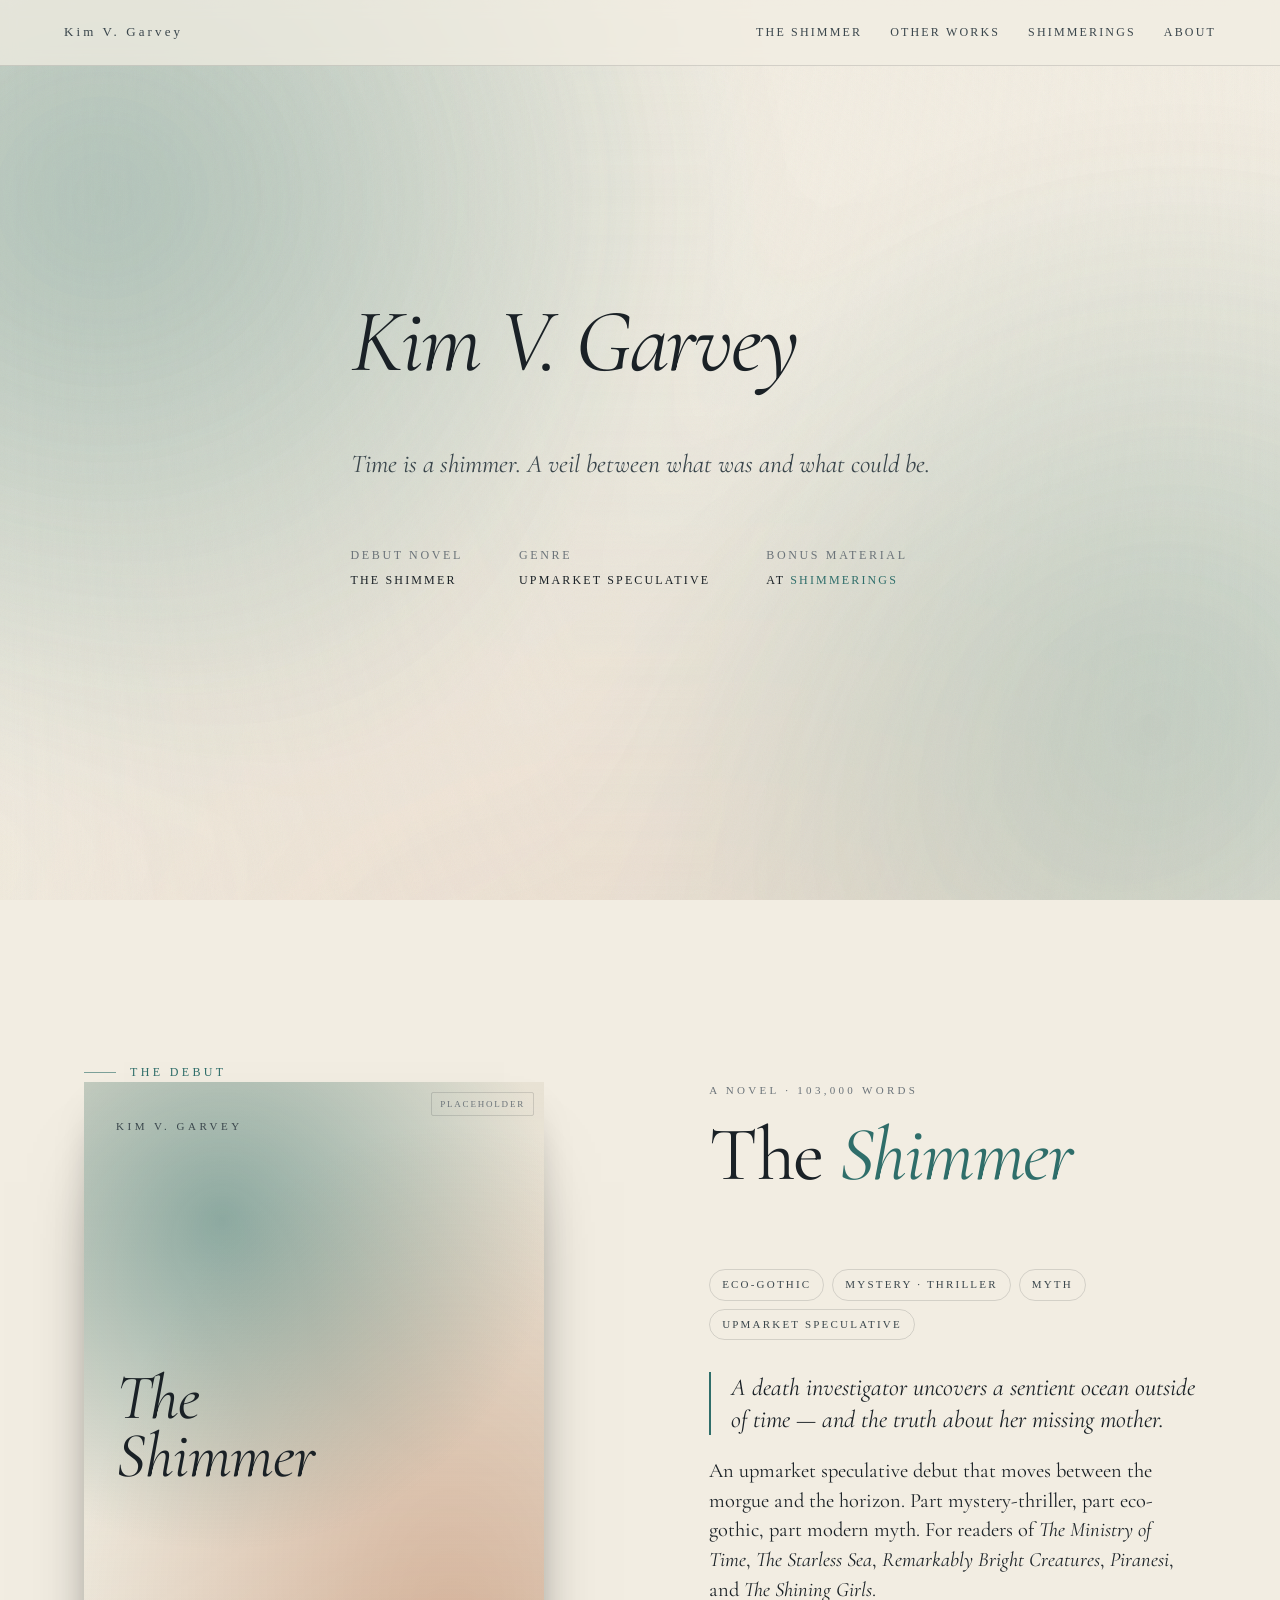
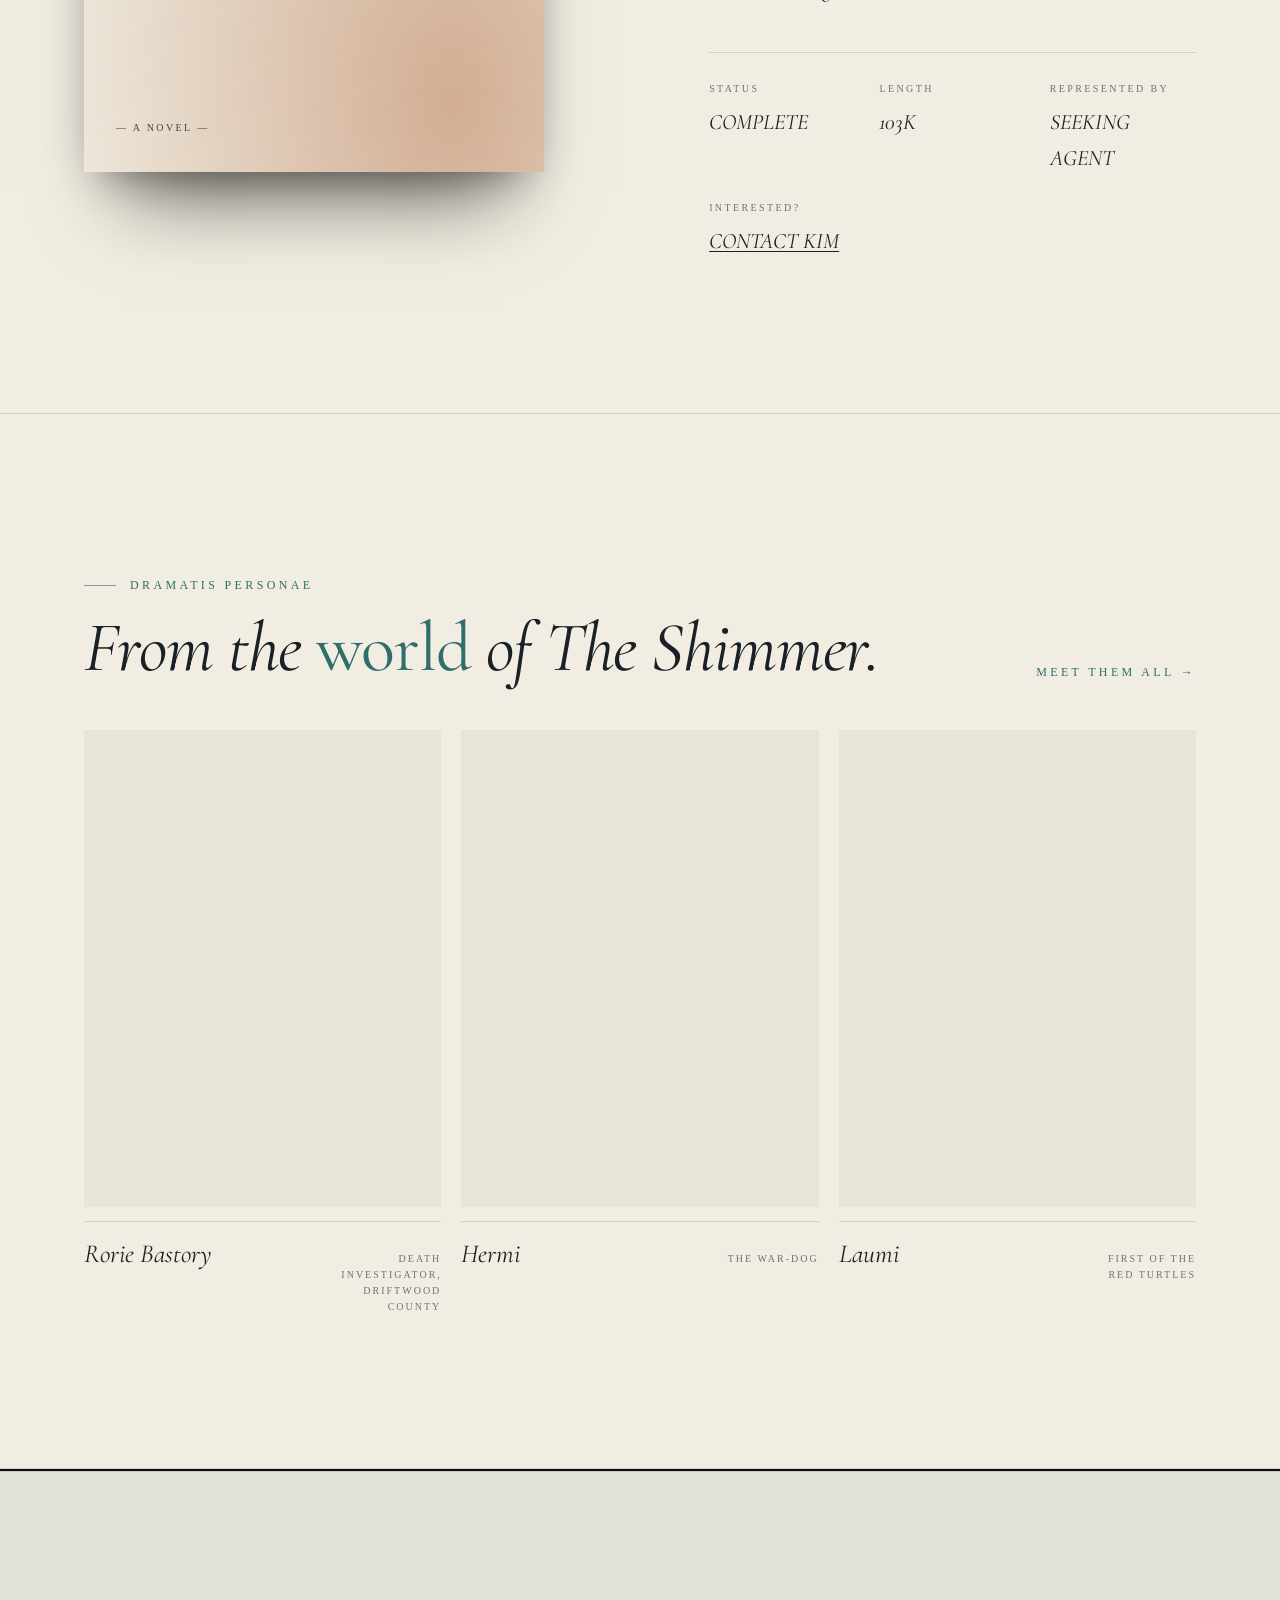
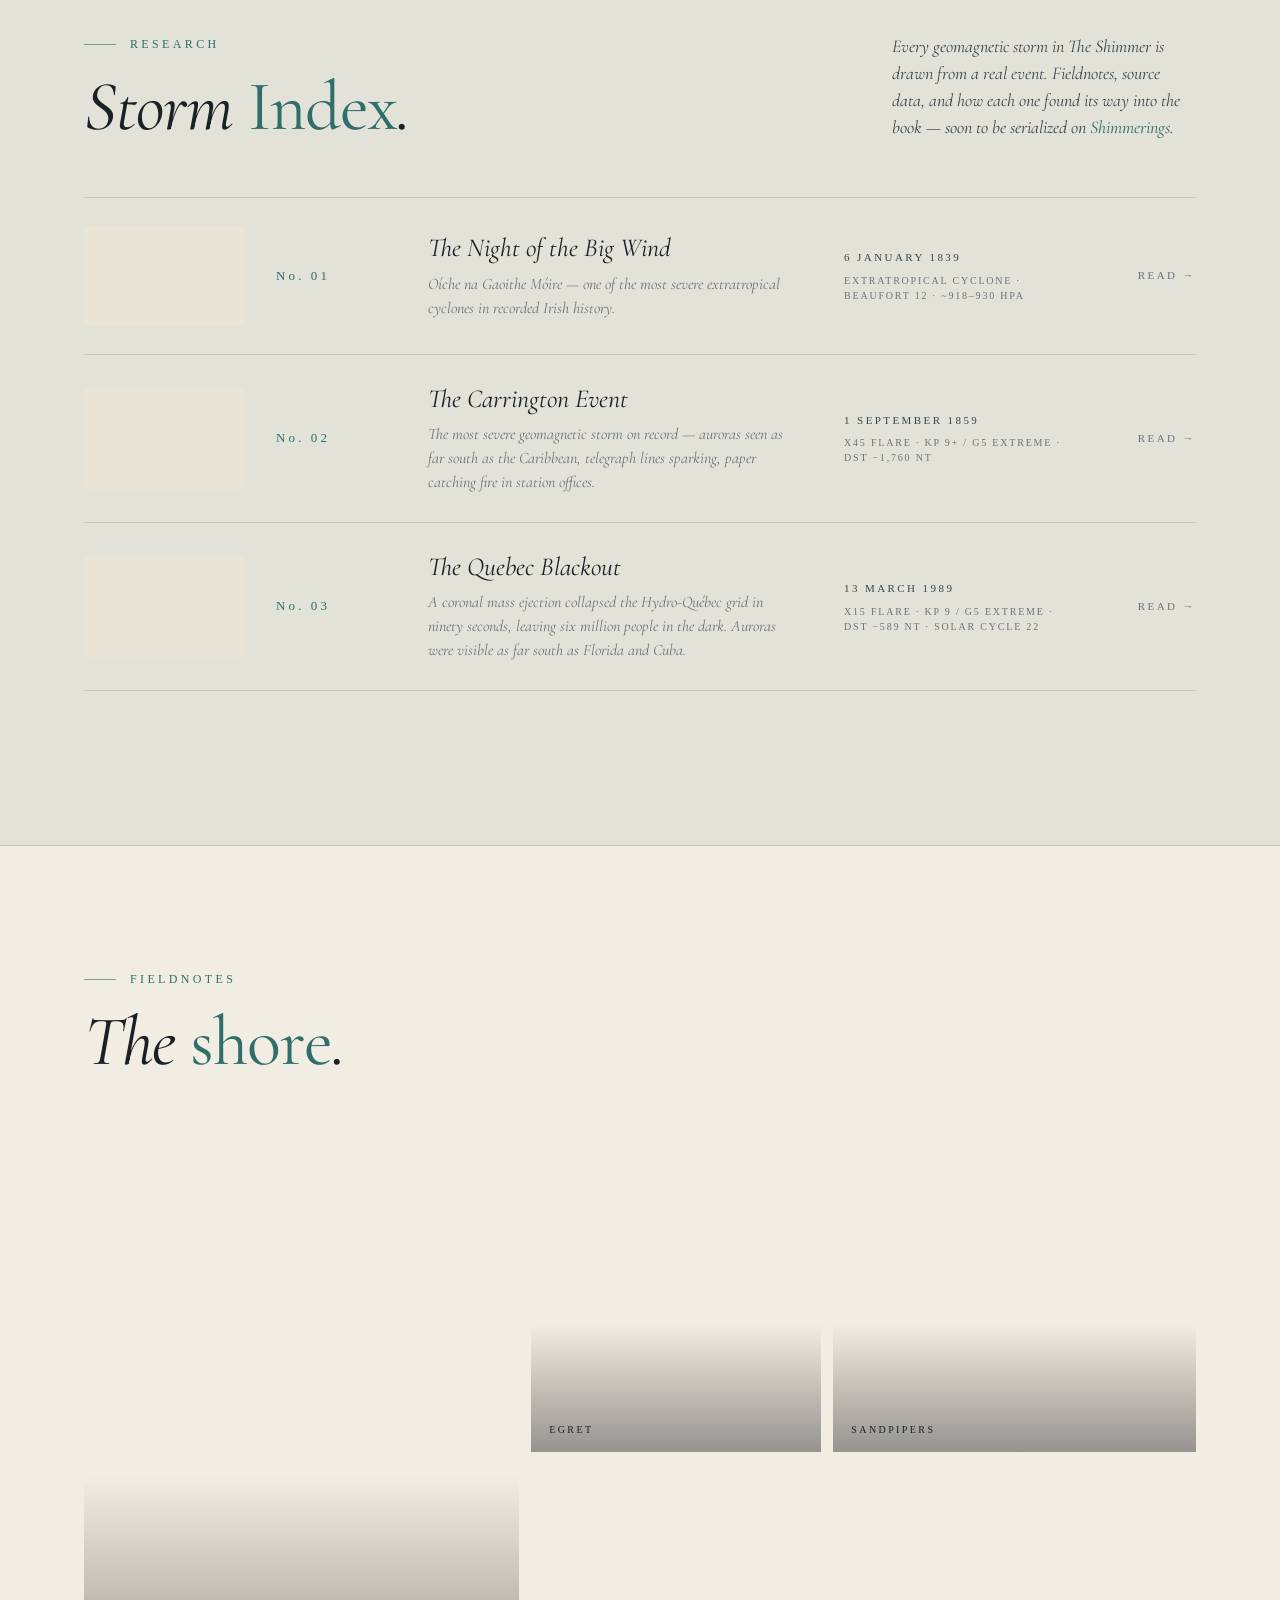
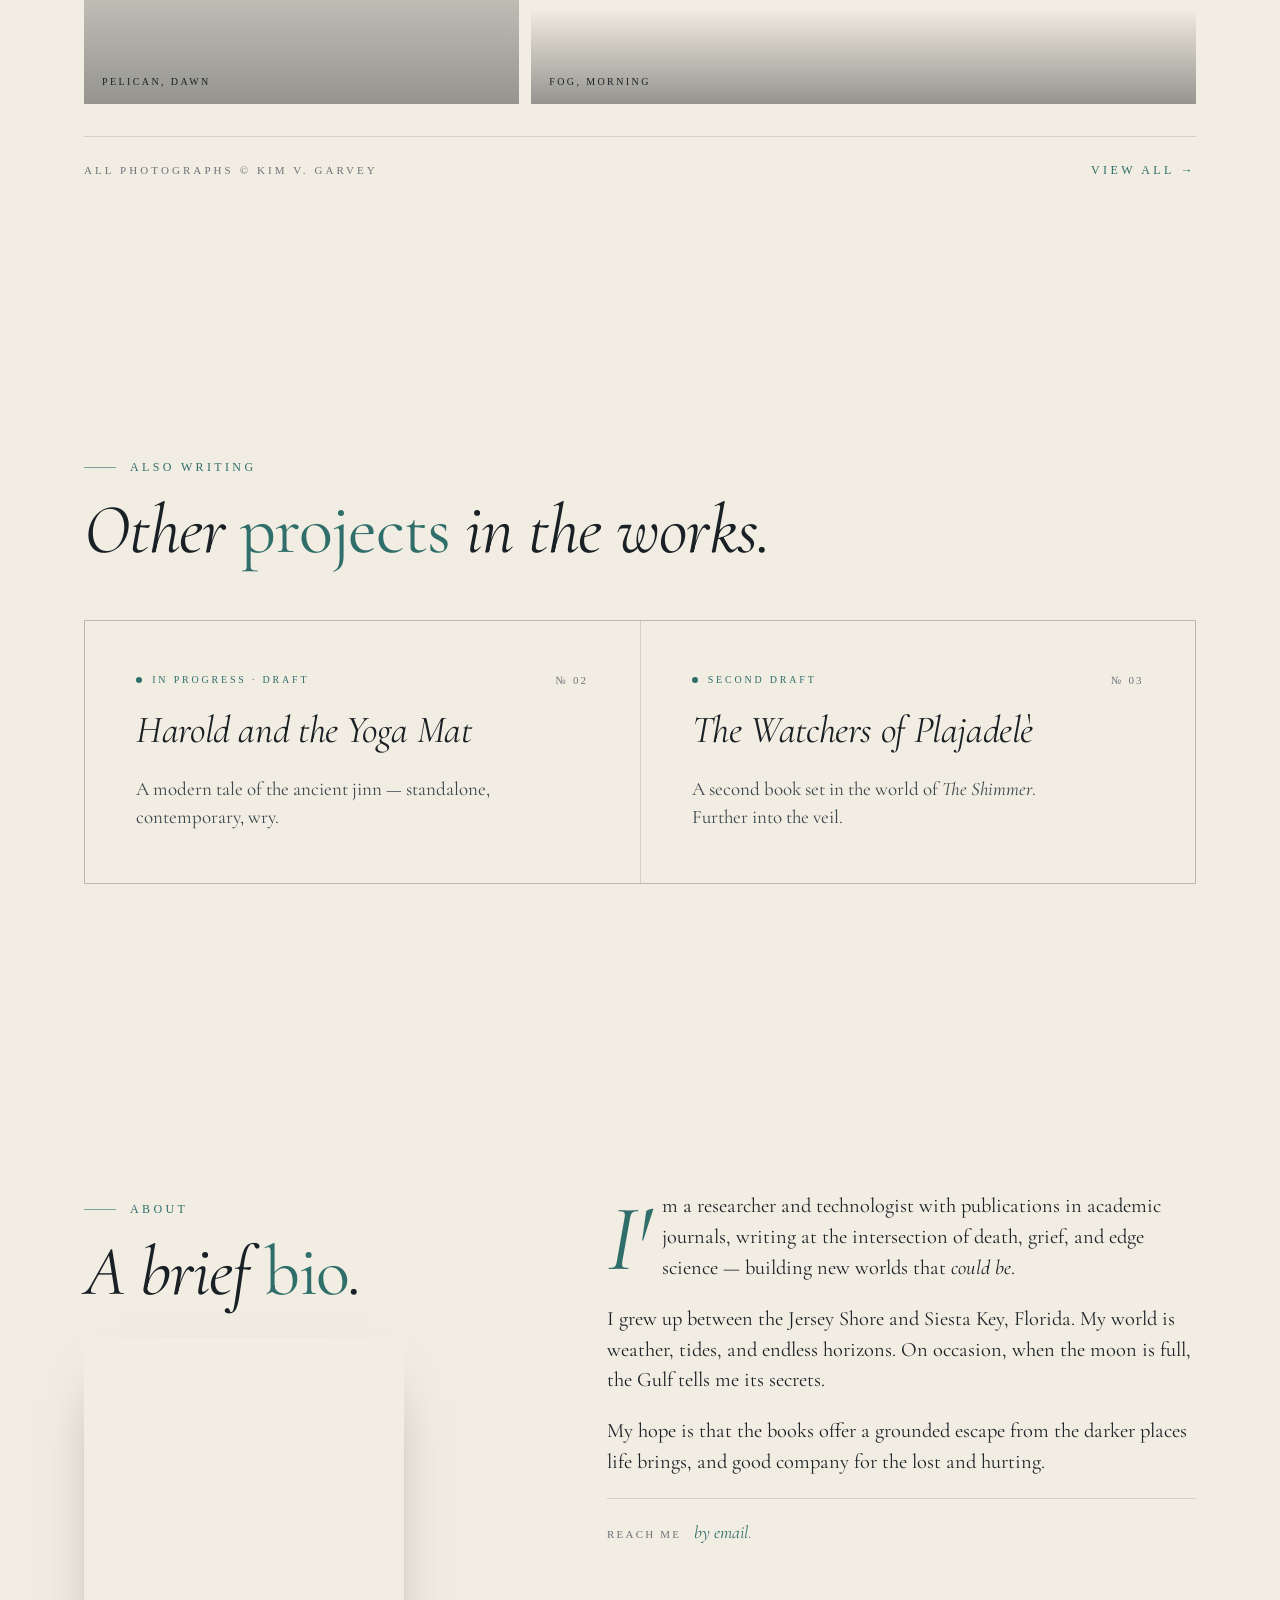
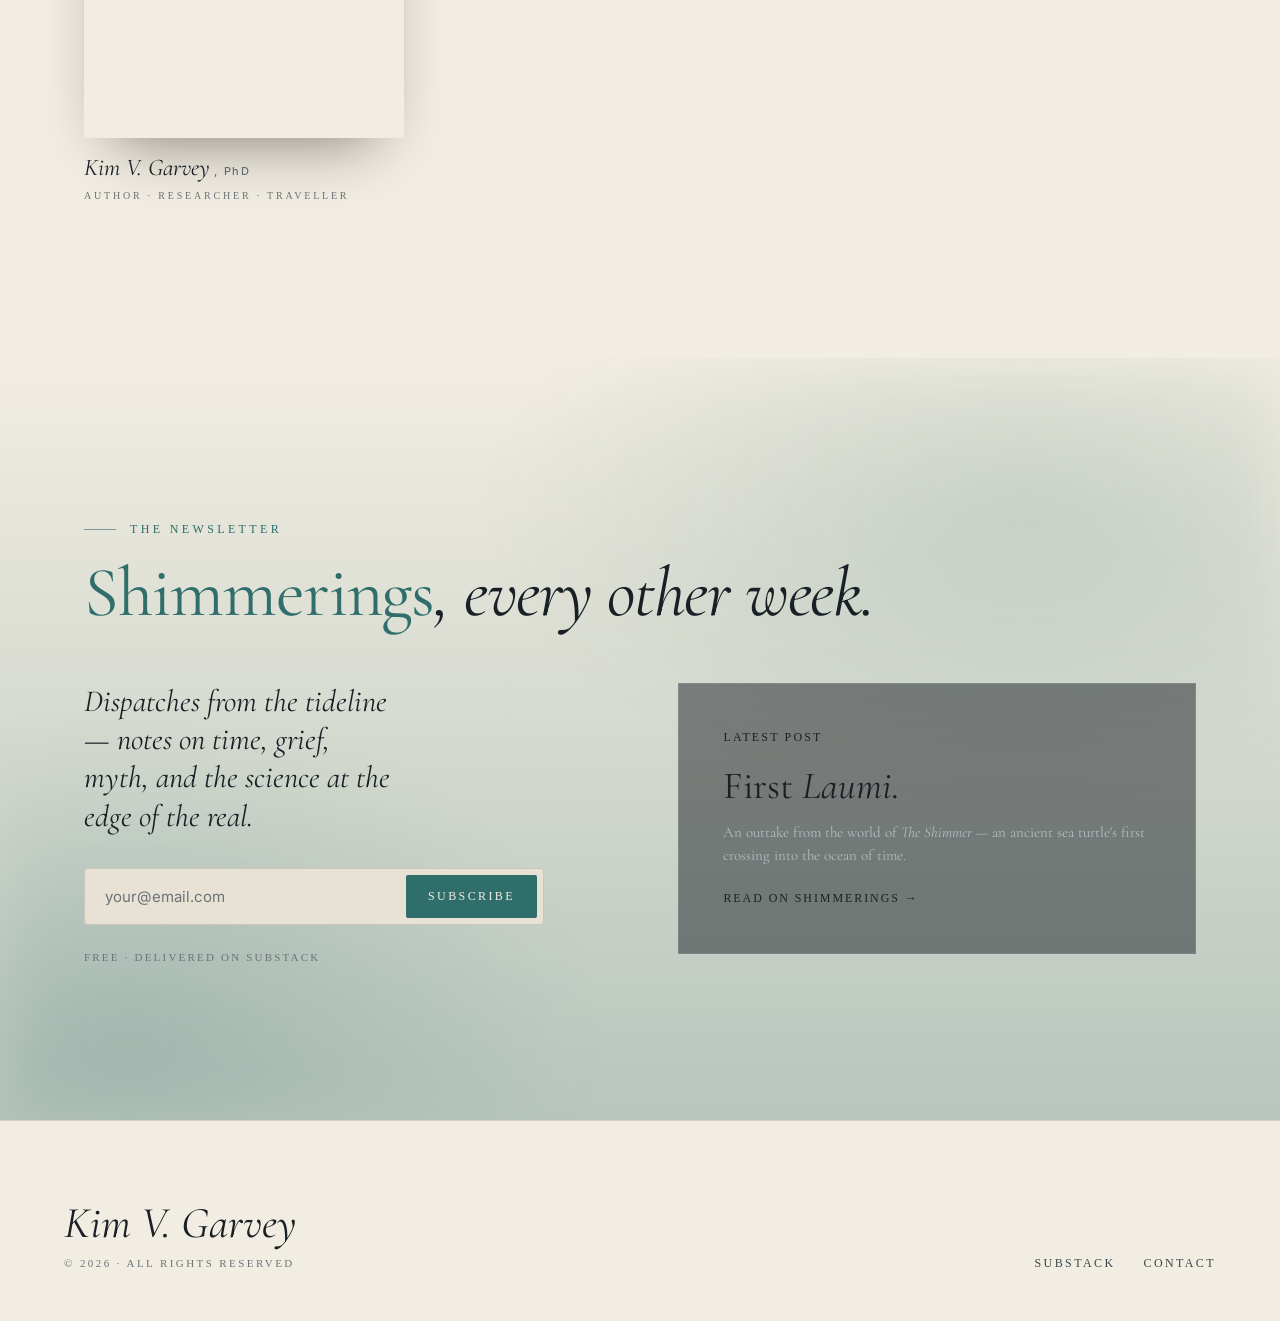
==== index.html @ 37c09cd7 "Add files via upload" ====
<!doctype html>
<html lang="en" data-palette="abyssal" data-accent="shore" data-hero="editorial" data-motion="on">
<head>
<meta charset="utf-8" />
<meta name="viewport" content="width=device-width, initial-scale=1" />
<title>Kim V. Garvey — author of The Shimmer</title>
<meta name="description" content="Kim V. Garvey is an upmarket speculative author. Debut novel: The Shimmer." />

<!-- Open Graph / social cards -->
<meta property="og:type" content="website" />
<meta property="og:site_name" content="Kim V. Garvey" />
<meta property="og:title" content="Kim V. Garvey — author of The Shimmer" />
<meta property="og:description" content="Upmarket speculative debut. A death investigator uncovers a sentient ocean outside of time — and the truth about her missing mother." />
<meta property="og:image" content="https://kimvgarvey.com/images/social-card.png" />
<meta property="og:image:width" content="1200" />
<meta property="og:image:height" content="630" />
<meta property="og:url" content="https://kimvgarvey.com/" />
<meta name="twitter:card" content="summary_large_image" />
<meta name="twitter:title" content="Kim V. Garvey — author of The Shimmer" />
<meta name="twitter:description" content="Upmarket speculative debut. A death investigator uncovers a sentient ocean outside of time — and the truth about her missing mother." />
<meta name="twitter:image" content="https://kimvgarvey.com/images/social-card.png" />
<link rel="preconnect" href="https://fonts.googleapis.com" />
<link rel="preconnect" href="https://fonts.gstatic.com" crossorigin />
<link href="https://fonts.googleapis.com/css2?family=Cormorant+Garamond:ital,wght@0,400;0,500;0,600;1,400;1,500&family=IM+Fell+English+SC&family=Inter:wght@400;500;600&display=swap" rel="stylesheet" />
<link rel="stylesheet" href="styles.css?v=15" />
<script>
  // Persisted tweak defaults. The host rewrites this block on change.
  window.__TWEAK_DEFAULTS = /*EDITMODE-BEGIN*/{
    "palette": "pale",
    "accent": "shore",
    "hero": "editorial",
    "motion": "on"
  }/*EDITMODE-END*/;
</script>
</head>
<body>

<div class="grain"></div>

<!-- ==================== NAV ==================== -->
<nav class="nav">
  <a href="#top" class="mark">Kim V. Garvey</a>
  <ul>
    <li><a href="#book">The Shimmer</a></li>
    <li><a href="#works">Other Works</a></li>
    <li><a href="#substack">Shimmerings</a></li>
    <li><a href="#about">About</a></li>
  </ul>
</nav>

<!-- ==================== HERO ==================== -->
<section class="hero" id="top">
  <div class="hero-photo"></div>
  <div class="shimmer"></div>
  <div class="wrap hero-inner">
    <h1 class="hero-name">Kim V. Garvey</h1>
    <p class="hero-sub">
      Time is a shimmer. A veil between what was and what could be.
    </p>
    <div class="hero-meta">
      <div>Debut Novel <b>The Shimmer</b></div>
      <div>Genre <b>Upmarket Speculative</b></div>
      <div>Bonus material <b>At <a href="https://shimmerings.substack.com/about" target="_blank" rel="noopener" style="color:var(--accent)">Shimmerings</a></b></div>
    </div>
  </div>
</section>

<!-- ==================== THE SHIMMER ==================== -->
<section id="book">
  <div class="wrap">
    <div class="eyebrow">The Debut</div>
    <div class="book">

      <div class="book-cover-wrap">
        <div class="book-cover" aria-label="Placeholder cover for The Shimmer">
          <div class="book-cover-text">
            <div class="cv-author">Kim V. Garvey</div>
            <div>
              <div class="cv-title">The<br/><em>Shimmer</em></div>
            </div>
            <div class="cv-sub">— A Novel —</div>
          </div>
          <div class="cover-placeholder-note">Placeholder</div>
        </div>
      </div>

      <div class="book-info">
        <div class="title-mark">A Novel · 103,000 words</div>
        <h2>The <em>Shimmer</em></h2>
        <div class="book-tags">
          <span>Eco-Gothic</span>
          <span>Mystery · Thriller</span>
          <span>Myth</span>
          <span>Upmarket Speculative</span>
        </div>
        <div class="pitch">
          <span class="lede">A death investigator uncovers a sentient ocean outside of time — and the truth about her missing mother.</span>
          <p>
            An upmarket speculative debut that moves between the morgue and the horizon. Part mystery-thriller, part eco-gothic, part modern myth. For readers of <em>The Ministry of Time</em>, <em>The Starless Sea</em>, <em>Remarkably Bright Creatures</em>, <em>Piranesi</em>, and <em>The Shining Girls</em>.
          </p>
        </div>
        <div class="book-stats">
          <div>Status <b>Complete</b></div>
          <div>Length <b>103k</b></div>
          <div>Represented by <b>Seeking agent</b></div>
          <div>Interested? <b><a href="#" class="js-mailto" data-u="a2ltd3JpdGVzMTAw" data-d="Z21haWwuY29t">Contact Kim</a></b></div>
        </div>
      </div>

    </div>
  </div>
</section>

<hr class="rule"/>

<!-- ==================== CHARACTERS TEASER ==================== -->
<section id="characters">
  <div class="wrap">
    <div class="characters-head">
      <div>
        <div class="eyebrow">Dramatis Personae</div>
        <h2 class="section-title">From the <em>world</em> of The Shimmer.</h2>
      </div>
      <a class="characters-more" href="characters.html">Meet them all →</a>
    </div>
    <div class="char-row">
      <a class="char-card" href="characters.html#rorie">
        <div class="char-img" style="background-image:url('images/char-rorie.png')"></div>
        <div class="char-meta">
          <div class="char-name">Rorie Bastory</div>
          <div class="char-role">Death Investigator, Driftwood County</div>
        </div>
      </a>
      <a class="char-card" href="characters.html#hermi">
        <div class="char-img" style="background-image:url('images/char-hermi.png?v=4')"></div>
        <div class="char-meta">
          <div class="char-name">Hermi</div>
          <div class="char-role">The War-Dog</div>
        </div>
      </a>
      <a class="char-card" href="characters.html#laumi">
        <div class="char-img" style="background-image:url('images/char-laumi.png?v=2')"></div>
        <div class="char-meta">
          <div class="char-name">Laumi</div>
          <div class="char-role">First of the Red Turtles</div>
        </div>
      </a>
    </div>
  </div>
</section>

<hr class="rule"/>

<!-- ==================== TIDELINE BAND ==================== -->
<section class="tideline" aria-hidden="true">
  <img class="tideline-img" src="images/tideline-storm-v4.png" alt="" />
  <blockquote>Lightning lashes the Shimmer open — leading to an ocean of time. <span class="accent">The White Sea of Whens.</span></blockquote>
</section>

<!-- ==================== STORM INDEX ==================== -->
<section class="storms" id="storms">
  <div class="wrap">
    <div class="storms-head">
      <div>
        <div class="eyebrow">Research</div>
        <h2 class="section-title">Storm <em>Index</em>.</h2>
      </div>
      <p class="storms-note">Every geomagnetic storm in <em>The Shimmer</em> is drawn from a real event. Fieldnotes, source data, and how each one found its way into the book — soon to be serialized on <a href="https://shimmerings.substack.com/about" target="_blank" rel="noopener" style="color:var(--accent)">Shimmerings</a>.</p>
    </div>
    <div class="storm-table">

      <a class="storm-row has-img" href="https://www.irishtimes.com/culture/books/the-calm-before-the-big-wind-of-1839-was-particularly-eerie-1.3257684" target="_blank" rel="noopener">
        <div class="s-img" style="background-image:url('images/storm-big-wind.png')"></div>
        <div class="s-id">No. 01</div>
        <div class="s-title">The Night of the Big Wind
          <small>Oíche na Gaoithe Móire — one of the most severe extratropical cyclones in recorded Irish history.</small>
        </div>
        <div class="s-loc">
          <div>6 January 1839</div>
          <div class="s-meta">Extratropical Cyclone · Beaufort 12 · ~918–930 hPa</div>
        </div>
        <div class="s-arrow">Read →</div>
      </a>

      <a class="storm-row has-img" href="https://ntrs.nasa.gov/api/citations/20050210157/downloads/20050210157.pdf" target="_blank" rel="noopener">
        <div class="s-img" style="background-image:url('images/storm-carrington.png')"></div>
        <div class="s-id">No. 02</div>
        <div class="s-title">The Carrington Event
          <small>The most severe geomagnetic storm on record — auroras seen as far south as the Caribbean, telegraph lines sparking, paper catching fire in station offices.</small>
        </div>
        <div class="s-loc">
          <div>1 September 1859</div>
          <div class="s-meta">X45 Flare · Kp 9+ / G5 Extreme · Dst −1,760 nT</div>
        </div>
        <div class="s-arrow">Read →</div>
      </a>

      <a class="storm-row has-img" href="https://www.nasa.gov/science-research/heliophysics/the-day-the-sun-brought-darkness/" target="_blank" rel="noopener">
        <div class="s-img" style="background-image:url('images/storm-1989.png')"></div>
        <div class="s-id">No. 03</div>
        <div class="s-title">The Quebec Blackout
          <small>A coronal mass ejection collapsed the Hydro-Québec grid in ninety seconds, leaving six million people in the dark. Auroras were visible as far south as Florida and Cuba.</small>
        </div>
        <div class="s-loc">
          <div>13 March 1989</div>
          <div class="s-meta">X15 Flare · Kp 9 / G5 Extreme · Dst −589 nT · Solar Cycle 22</div>
        </div>
        <div class="s-arrow">Read →</div>
      </a>

    </div>
  </div>
</section>

<!-- ==================== SHORE GALLERY ==================== -->
<section class="gallery" id="shore">
  <div class="wrap">
    <div class="storms-head">
      <div>
        <div class="eyebrow">Fieldnotes</div>
        <h2 class="section-title">The <em>shore</em>.</h2>
      </div>
    </div>
    <div class="gallery-grid">
      <div class="g g1"><span class="cap">Pelican, dawn</span></div>
      <div class="g g2"><span class="cap">Egret</span></div>
      <div class="g g3"><span class="cap">Sandpipers</span></div>
      <div class="g g4"><span class="cap">Fog, morning</span></div>
    </div>
    <div class="gallery-foot">
      <p class="gallery-credit">All photographs © Kim V. Garvey</p>
      <a class="gallery-more" href="the-shore.html">View all →</a>
    </div>
  </div>
</section>

<!-- ==================== WORKS IN PROGRESS ==================== -->
<section id="works">
  <div class="wrap">
    <div class="eyebrow">Also Writing</div>
    <h2 class="section-title">Other <em>projects</em> in&nbsp;the&nbsp;works.</h2>

    <div class="wip-grid">
      <div class="wip-card">
        <div class="wip-index">№ 02</div>
        <div class="wip-status">In Progress · Draft</div>
        <h3>Harold and the Yoga Mat</h3>
        <p>A modern tale of the ancient jinn — standalone, contemporary, wry.</p>
      </div>
      <div class="wip-card">
        <div class="wip-index">№ 03</div>
        <div class="wip-status">Second draft</div>
        <h3>The Watchers of Plajadelè</h3>
        <p>A second book set in the world of <em>The Shimmer</em>. Further into the veil.</p>
      </div>
    </div>
  </div>
</section>

<!-- ==================== ABOUT ==================== -->
<section id="about">
  <div class="wrap">
    <div class="bio">
      <div class="bio-head">
        <div class="eyebrow">About</div>
        <h2 class="section-title">A brief <em>bio</em>.</h2>
        <div class="bio-portrait" role="img" aria-label="An egret at the tideline"></div>
        <div class="bio-caption">
          <span class="bc-name">Kim V. Garvey<sup>, PhD</sup></span>
          <span class="bc-tag">Author · Researcher · Traveller</span>
        </div>
      </div>
      <div class="bio-body">
        <p>I'm a researcher and technologist with publications in academic journals, writing at the intersection of death, grief, and edge science — building new worlds that <em>could be</em>.</p>
        <p>I grew up between the Jersey Shore and Siesta Key, Florida. My world is weather, tides, and endless horizons. On occasion, when the moon is full, the Gulf tells me its secrets.</p>
        <p>My hope is that the books offer a grounded escape from the darker places life brings, and good company for the lost and hurting.</p>
        <p class="bio-contact">Reach me <a href="#" class="js-mailto" data-u="a2ltd3JpdGVzMTAw" data-d="Z21haWwuY29t">by email</a>.</p>
      </div>
    </div>
  </div>
</section>

<!-- ==================== SUBSTACK ==================== -->
<section class="sub" id="substack">
  <div class="wrap sub-inner">
    <div class="eyebrow">The Newsletter</div>
    <h2 class="section-title"><em>Shimmerings</em>, every other week.</h2>

    <div class="sub-grid">

      <div class="sub-pitch">
        <p class="sub-tag">Dispatches from the tideline — notes on time, grief, myth, and the science at the edge of the real.</p>

        <form class="signup" onsubmit="event.preventDefault(); window.open('https://shimmerings.substack.com/','_blank');">
          <input type="email" placeholder="your@email.com" aria-label="email address" />
          <button type="submit">Subscribe</button>
        </form>
        <div class="sub-meta">Free · Delivered on Substack</div>
      </div>

      <a class="sub-latest" href="https://shimmerings.substack.com/p/first-laumi" target="_blank" rel="noopener">
        <div class="sub-latest-eyebrow">Latest post</div>
        <h3 class="sub-latest-title">First <em>Laumi</em>.</h3>
        <p class="sub-latest-dek">An outtake from the world of <em>The Shimmer</em> — an ancient sea turtle's first crossing into the ocean of time.</p>
        <div class="sub-latest-meta">Read on Shimmerings →</div>
      </a>

    </div>
  </div>
</section>

<!-- ==================== FOOTER ==================== -->
<footer>
  <div>
    <p class="footer-mark">Kim V. <em>Garvey</em></p>
    <div class="footer-line">© 2026 · All rights reserved</div>
  </div>
  <div class="footer-links">
    <a href="https://shimmerings.substack.com/" target="_blank" rel="noopener">Substack</a>
    <a href="#" class="js-mailto" data-u="a2ltd3JpdGVzMTAw" data-d="Z21haWwuY29t">Contact</a>
  </div>
</footer>

<script src="tweaks.js"></script>
<script>
  // Obfuscated mailto: address assembled only on interaction, never appears as a string in source.
  (function () {
    function assemble(a) {
      return atob(a.dataset.u) + String.fromCharCode(64) + atob(a.dataset.d);
    }
    document.querySelectorAll('a.js-mailto').forEach(function (a) {
      a.addEventListener('mouseover', function () {
        if (!a.dataset.ready) {
          a.href = 'mailto:' + assemble(a);
          a.dataset.ready = '1';
        }
      });
      a.addEventListener('focus', function () {
        if (!a.dataset.ready) {
          a.href = 'mailto:' + assemble(a);
          a.dataset.ready = '1';
        }
      });
      a.addEventListener('click', function (e) {
        if (!a.dataset.ready) {
          e.preventDefault();
          a.href = 'mailto:' + assemble(a);
          a.dataset.ready = '1';
          window.location.href = a.href;
        }
      });
    });
  })();
</script>

</body>
</html>
---- styles.css ----
/* =========================================================
   Kim V. Garvey — Author page
   Aesthetic: literary eco-gothic. Ink, bone, pale sea.
   Typography: Cormorant Garamond (display) + Inter (ui) + IM Fell (small caps accents).
   ========================================================= */

:root {
  /* Palette — Abyssal (default). Tweaks can swap these at runtime. */
  --ink:        #0b1418;   /* page */
  --ink-2:      #121d22;   /* card */
  --ink-3:      #1a262c;   /* divider */
  --bone:       #efe7d6;   /* primary text */
  --bone-dim:   #c7bfb0;   /* secondary */
  --bone-mute:  #8b8578;   /* tertiary */
  --shore:      #7fb7b0;   /* pale sea accent */
  --shimmer:    #c9e4dc;   /* highlight */
  --ember:      #c86a3a;   /* warm accent (used sparingly) */
  --rule:       rgba(239,231,214,0.12);

  --accent:     var(--shore);

  /* Type */
  --f-display: "Cormorant Garamond", "EB Garamond", Georgia, serif;
  --f-serif:   "Cormorant Garamond", "EB Garamond", Georgia, serif;
  --f-sans:    "Inter", system-ui, -apple-system, sans-serif;
  --f-caps:    "IM Fell English SC", "Cormorant SC", serif;

  /* Scale */
  --fs-hero:   clamp(44px, 7vw, 112px);
  --fs-h1:     clamp(40px, 5.5vw, 84px);
  --fs-h2:     clamp(28px, 3.2vw, 44px);
  --fs-h3:     22px;
  --fs-body:   17px;
  --fs-small:  13px;
  --fs-micro:  11px;

  --maxw: 1240px;
  --pad:  clamp(24px, 5vw, 72px);
}

/* ---------- Palette variants ---------- */
[data-palette="pale"] {
  --ink: #f2ede2;
  --ink-2: #e8e2d4;
  --ink-3: #d9d2c0;
  --bone: #1a2126;
  --bone-dim: #3a464c;
  --bone-mute: #6b7379;
  --shore: #2f6e6a;
  --shimmer: #135b55;
  --ember: #a85528;
  --rule: rgba(26,33,38,0.14);
}
[data-palette="bone"] {
  --ink: #1a1612;
  --ink-2: #221d17;
  --ink-3: #2c261f;
  --bone: #f3ead7;
  --bone-dim: #cabda0;
  --bone-mute: #8e8268;
  --shore: #d9a066;
  --shimmer: #f0c992;
  --ember: #b3401c;
  --rule: rgba(243,234,215,0.14);
}

/* Accent overrides (applied on top of palette) */
[data-accent="shore"]  { --accent: var(--shore);  }
[data-accent="ember"]  { --accent: var(--ember);  }
[data-accent="shimmer"]{ --accent: var(--shimmer);}

/* ---------- Base ---------- */
* { box-sizing: border-box; }
html, body { margin: 0; padding: 0; }
body {
  background: var(--ink);
  color: var(--bone);
  font-family: var(--f-sans);
  font-size: var(--fs-body);
  line-height: 1.6;
  -webkit-font-smoothing: antialiased;
  text-rendering: optimizeLegibility;
  overflow-x: hidden;
}

::selection { background: var(--accent); color: var(--ink); }

a { color: inherit; text-decoration: none; }

.wrap {
  max-width: var(--maxw);
  margin: 0 auto;
  padding: 0 var(--pad);
}

/* ---------- Nav ---------- */
.nav {
  position: fixed;
  inset: 0 0 auto 0;
  z-index: 40;
  padding: 22px var(--pad);
  display: flex;
  justify-content: space-between;
  align-items: center;
  backdrop-filter: blur(8px);
  background: color-mix(in oklab, var(--ink) 72%, transparent);
  border-bottom: 1px solid var(--rule);
}
.nav .mark {
  font-family: var(--f-caps);
  letter-spacing: 0.24em;
  font-size: 13px;
  color: var(--bone-dim);
}
.nav ul {
  display: flex; gap: 28px; list-style: none; margin: 0; padding: 0;
  font-family: var(--f-caps);
  letter-spacing: 0.18em;
  font-size: 12px;
  text-transform: uppercase;
}
.nav a { color: var(--bone-dim); transition: color .25s; }
.nav a:hover { color: var(--accent); }
@media (max-width: 720px) {
  .nav ul { display: none; }
}

/* ---------- Section scaffolding ---------- */
section { position: relative; padding: clamp(80px, 12vw, 160px) 0; }
.eyebrow {
  font-family: var(--f-caps);
  letter-spacing: 0.28em;
  text-transform: uppercase;
  font-size: 12px;
  color: var(--accent);
  display: inline-flex; align-items: center; gap: 14px;
}
.eyebrow::before {
  content: ""; width: 32px; height: 1px; background: currentColor; opacity: .6;
}
.rule {
  border: 0; border-top: 1px solid var(--rule); margin: 0;
}
.section-title {
  font-family: var(--f-display);
  font-weight: 400;
  font-size: var(--fs-h1);
  line-height: 0.98;
  letter-spacing: -0.015em;
  margin: 18px 0 0;
  font-style: italic;
}
.section-title em { font-style: normal; color: var(--accent); }

/* ---------- Hero ---------- */
.hero {
  min-height: 100vh;
  display: grid;
  align-items: center;
  padding-top: 140px;
}
.hero-inner { position: relative; z-index: 2; }
.hero-name {
  font-family: var(--f-display);
  font-weight: 400;
  font-style: italic;
  font-size: var(--fs-hero);
  line-height: 1.02;
  letter-spacing: -0.025em;
  margin: 0;
  padding-bottom: 0.08em;
  color: var(--bone);
}
.hero-name .amp { color: var(--accent); font-style: normal; }
.hero-sub {
  margin-top: 52px;
  max-width: 620px;
  font-family: var(--f-serif);
  font-style: italic;
  font-size: clamp(20px, 2vw, 28px);
  line-height: 1.35;
  color: var(--bone-dim);
}
.hero-sub .div { color: var(--accent); margin: 0 10px; }
.hero-meta {
  margin-top: 64px;
  display: flex; flex-wrap: wrap; gap: 40px 56px;
  font-family: var(--f-caps);
  letter-spacing: 0.22em;
  font-size: 12px;
  text-transform: uppercase;
  color: var(--bone-mute);
}
.hero-meta b { color: var(--bone); font-weight: 400; display: block; margin-top: 6px; letter-spacing: 0.18em; }

/* Shimmer — full-page ocean gradient wash */
.shimmer {
  position: absolute; inset: 0;
  z-index: 0;
  pointer-events: none;
  overflow: hidden;
}
.hero-photo {
  position: absolute; inset: 0;
  background-image: url('images/beach-1.png');
  background-size: cover;
  background-position: center 30%;
  z-index: 0;
  opacity: 0.55;
}
.hero-photo::after {
  content: "";
  position: absolute; inset: 0;
  background:
    linear-gradient(180deg, color-mix(in oklab, var(--ink) 30%, transparent) 0%, color-mix(in oklab, var(--ink) 70%, transparent) 100%),
    linear-gradient(90deg, var(--ink), transparent 40%, transparent 60%, var(--ink));
}
[data-palette="pale"] .hero-photo { opacity: 0.8; }
[data-palette="pale"] .hero-photo::after {
  background:
    linear-gradient(180deg, color-mix(in oklab, var(--ink) 10%, transparent) 0%, color-mix(in oklab, var(--ink) 55%, transparent) 100%),
    linear-gradient(90deg, var(--ink), transparent 45%, transparent 55%, var(--ink));
}
.shimmer::before,
.shimmer::after {
  content: "";
  position: absolute;
  inset: -20%;
  background:
    radial-gradient(60% 80% at 20% 30%, color-mix(in oklab, var(--shore) 45%, transparent), transparent 60%),
    radial-gradient(50% 70% at 80% 70%, color-mix(in oklab, var(--shimmer) 28%, transparent), transparent 65%),
    radial-gradient(70% 90% at 50% 110%, color-mix(in oklab, var(--ember) 16%, transparent), transparent 70%);
  filter: blur(60px);
  opacity: 0.55;
  animation: drift 28s ease-in-out infinite alternate;
}
.shimmer::after {
  animation-duration: 42s;
  animation-direction: alternate-reverse;
  opacity: 0.3;
  filter: blur(90px) hue-rotate(-10deg);
}
@keyframes drift {
  0%   { transform: translate3d(-4%, -2%, 0) rotate(0deg); }
  50%  { transform: translate3d(3%,  2%, 0) rotate(2deg); }
  100% { transform: translate3d(-2%, 4%, 0) rotate(-1deg); }
}
@media (prefers-reduced-motion: reduce) {
  .shimmer::before, .shimmer::after { animation: none; }
}

/* Grain overlay on dark palettes */
.grain {
  position: fixed; inset: 0; pointer-events: none; z-index: 1;
  mix-blend-mode: overlay; opacity: 0.08;
  background-image: url("data:image/svg+xml;utf8,<svg xmlns='http://www.w3.org/2000/svg' width='180' height='180'><filter id='n'><feTurbulence type='fractalNoise' baseFrequency='0.9' numOctaves='2' stitchTiles='stitch'/></filter><rect width='100%' height='100%' filter='url(%23n)' opacity='0.8'/></svg>");
}
[data-palette="pale"] .grain { opacity: 0.06; mix-blend-mode: multiply; }

/* Hero layout variants */
[data-hero="masthead"] .hero { padding-top: 160px; }
[data-hero="masthead"] .hero-name {
  font-style: normal;
  font-family: var(--f-display);
  font-size: clamp(64px, 11vw, 180px);
  letter-spacing: -0.04em;
  line-height: 0.86;
  text-align: center;
}
[data-hero="masthead"] .hero-inner { text-align: center; }
[data-hero="masthead"] .hero-sub { margin-left: auto; margin-right: auto; text-align: center; }
[data-hero="masthead"] .hero-meta { justify-content: center; }

[data-hero="veil"] .hero { padding-top: 200px; align-items: end; padding-bottom: 120px; }
[data-hero="veil"] .hero-name {
  font-size: clamp(44px, 6vw, 96px);
  font-style: italic;
  max-width: 14ch;
}
[data-hero="veil"] .shimmer::before { opacity: 0.85; }

/* Motion off */
[data-motion="off"] .shimmer::before,
[data-motion="off"] .shimmer::after { animation: none !important; }

/* ---------- Book detail ---------- */
.book {
  display: grid;
  grid-template-columns: 1.1fr 1fr;
  gap: clamp(48px, 7vw, 120px);
  align-items: start;
}
@media (max-width: 880px) { .book { grid-template-columns: 1fr; } }

.book-cover-wrap {
  position: relative;
  aspect-ratio: 2/3;
  max-width: 460px;
}
.book-cover {
  width: 100%; height: 100%;
  background: var(--ink-2);
  position: relative;
  overflow: hidden;
  box-shadow:
    0 60px 80px -40px rgba(0,0,0,.6),
    0 20px 40px -20px rgba(0,0,0,.4);
}
.book-cover::before {
  content: "";
  position: absolute; inset: 0;
  background:
    radial-gradient(120% 80% at 30% 20%, color-mix(in oklab, var(--shore) 50%, transparent), transparent 60%),
    radial-gradient(120% 120% at 80% 90%, color-mix(in oklab, var(--ember) 40%, transparent), transparent 70%),
    linear-gradient(180deg, color-mix(in oklab, var(--ink) 0%, transparent), color-mix(in oklab, var(--ink) 60%, transparent));
  filter: blur(0.5px);
}
.book-cover-text {
  position: absolute; inset: 0;
  padding: 36px 32px;
  display: flex; flex-direction: column; justify-content: space-between;
  color: var(--bone);
}
.book-cover-text .cv-author {
  font-family: var(--f-caps);
  letter-spacing: 0.32em;
  font-size: 11px;
  text-transform: uppercase;
  color: var(--bone-dim);
}
.book-cover-text .cv-title {
  font-family: var(--f-display);
  font-weight: 400;
  font-style: italic;
  font-size: clamp(36px, 5vw, 64px);
  line-height: 0.92;
  letter-spacing: -0.01em;
}
.book-cover-text .cv-sub {
  font-family: var(--f-caps);
  letter-spacing: 0.24em;
  font-size: 10px;
  text-transform: uppercase;
  color: var(--bone-dim);
}
.cover-placeholder-note {
  position: absolute; top: 10px; right: 10px;
  font-family: var(--f-caps); font-size: 9px; letter-spacing: 0.2em;
  text-transform: uppercase; color: var(--bone-mute);
  padding: 4px 8px; border: 1px solid var(--rule); border-radius: 2px;
}

.book-info .title-mark {
  font-family: var(--f-caps);
  letter-spacing: 0.3em;
  font-size: 11px;
  color: var(--bone-mute);
  text-transform: uppercase;
}
.book-info h2 {
  font-family: var(--f-display);
  font-weight: 400;
  font-size: clamp(44px, 6vw, 92px);
  line-height: 1.05;
  letter-spacing: -0.02em;
  margin: 16px 0 64px;
  padding-bottom: 0.12em;
}
.book-info h2 em { color: var(--accent); font-style: italic; display: inline-block; }
.book-info h2 em { color: var(--accent); font-style: italic; }

.book-tags {
  display: flex; flex-wrap: wrap; gap: 8px;
  margin-bottom: 32px;
}
.book-tags span {
  font-family: var(--f-caps);
  font-size: 11px;
  letter-spacing: 0.2em;
  text-transform: uppercase;
  padding: 6px 12px;
  border: 1px solid var(--rule);
  border-radius: 100px;
  color: var(--bone-dim);
}
.pitch {
  font-family: var(--f-serif);
  font-size: clamp(19px, 1.6vw, 24px);
  line-height: 1.45;
  color: var(--bone);
}
.pitch .lede {
  font-style: italic;
  color: var(--bone);
  font-size: clamp(22px, 1.9vw, 30px);
  line-height: 1.3;
  display: block;
  margin-bottom: 18px;
  border-left: 2px solid var(--accent);
  padding-left: 20px;
}
.book-stats {
  margin-top: 48px;
  display: grid;
  grid-template-columns: repeat(3, 1fr);
  gap: 24px;
  padding-top: 28px;
  border-top: 1px solid var(--rule);
}
.book-stats div {
  font-family: var(--f-caps);
  font-size: 10px;
  letter-spacing: 0.24em;
  text-transform: uppercase;
  color: var(--bone-mute);
}
.book-stats b {
  display: block;
  margin-top: 8px;
  color: var(--bone);
  font-family: var(--f-display);
  font-style: italic;
  font-weight: 400;
  font-size: 22px;
  letter-spacing: 0;
}

/* ---------- Works in progress ---------- */
.wip-grid {
  margin-top: 56px;
  display: grid;
  grid-template-columns: repeat(2, 1fr);
  gap: 1px;
  background: var(--rule);
  border: 1px solid var(--rule);
}
@media (max-width: 720px) { .wip-grid { grid-template-columns: 1fr; } }
.wip-card {
  background: var(--ink);
  padding: clamp(32px, 4vw, 56px);
  position: relative;
  transition: background .4s;
}
.wip-card:hover { background: var(--ink-2); }
.wip-status {
  font-family: var(--f-caps);
  font-size: 10px;
  letter-spacing: 0.28em;
  text-transform: uppercase;
  color: var(--accent);
  display: flex; align-items: center; gap: 10px;
}
.wip-status::before {
  content: ""; width: 6px; height: 6px; background: currentColor; border-radius: 50%;
}
.wip-card h3 {
  font-family: var(--f-display);
  font-style: italic;
  font-weight: 400;
  font-size: clamp(30px, 3vw, 42px);
  line-height: 1.15;
  margin: 20px 0 20px;
  padding-bottom: 0.06em;
  letter-spacing: -0.01em;
}
.wip-card p {
  color: var(--bone-dim);
  font-family: var(--f-serif);
  font-size: 19px;
  line-height: 1.5;
  margin: 0;
  max-width: 44ch;
}
.wip-index {
  position: absolute;
  top: clamp(32px, 4vw, 56px);
  right: clamp(32px, 4vw, 56px);
  font-family: var(--f-caps);
  font-size: 11px;
  letter-spacing: 0.2em;
  color: var(--bone-mute);
}

/* ---------- Shore gallery ---------- */
.gallery {
  padding-top: clamp(60px, 9vw, 120px) !important;
  padding-bottom: clamp(60px, 9vw, 120px) !important;
}
.gallery-grid {
  margin-top: 56px;
  display: grid;
  grid-template-columns: 1.2fr 0.8fr 1fr;
  grid-template-rows: 320px 240px;
  gap: 12px;
}
@media (max-width: 880px) {
  .gallery-grid { grid-template-columns: 1fr 1fr; grid-template-rows: repeat(3, 220px); }
}
.gallery-grid .g {
  background-size: cover;
  background-position: center;
  position: relative;
  overflow: hidden;
}
.gallery-grid .g::after {
  content: "";
  position: absolute; inset: 0;
  background: linear-gradient(180deg, transparent 60%, rgba(10,14,18,0.4));
}
.g1 { grid-column: 1 / 2; grid-row: 1 / 3; background-image: url('images/beach-3.png'); }
.g2 { grid-column: 2 / 3; grid-row: 1 / 2; background-image: url('images/hermi.png'); background-position: 35% center; }
.g3 { grid-column: 3 / 4; grid-row: 1 / 2; background-image: url('images/beach-4.png'); }
.g4 { grid-column: 2 / 4; grid-row: 2 / 3; background-image: url('images/beach-5.png'); }
.g .cap {
  position: absolute;
  left: 18px; bottom: 14px;
  font-family: var(--f-caps);
  letter-spacing: 0.24em;
  font-size: 10px;
  text-transform: uppercase;
  color: var(--bone);
  z-index: 2;
}

.gallery-credit {
  margin: 0;
  font-family: var(--f-caps);
  letter-spacing: 0.28em;
  font-size: 11px;
  text-transform: uppercase;
  color: var(--bone-mute);
}
.gallery-foot {
  margin-top: 32px;
  display: flex;
  justify-content: space-between;
  align-items: baseline;
  gap: 24px;
  padding-top: 24px;
  border-top: 1px solid var(--rule);
}
.gallery-more {
  font-family: var(--f-caps);
  letter-spacing: 0.28em;
  font-size: 12px;
  text-transform: uppercase;
  color: var(--accent);
  transition: transform .2s;
  display: inline-block;
}
.gallery-more:hover { transform: translateX(4px); }

.bio-contact {
  margin-top: 32px;
  padding-top: 20px;
  border-top: 1px solid var(--rule);
  font-family: var(--f-caps);
  letter-spacing: 0.2em;
  font-size: 11px;
  text-transform: uppercase;
  color: var(--bone-mute);
}
.bio-contact a {
  color: var(--accent);
  text-transform: none;
  letter-spacing: 0;
  font-family: var(--f-serif);
  font-style: italic;
  font-size: 18px;
  margin-left: 8px;
}
.bio-contact a:hover { text-decoration: underline; text-underline-offset: 4px; }

.book-stats b a {
  color: inherit;
  text-decoration: underline;
  text-underline-offset: 3px;
  text-decoration-thickness: 1px;
  transition: color .2s;
}
.book-stats b a:hover { color: var(--accent); }

.book-inquiry {
  margin: 20px 0 0;
  padding-top: 20px;
  border-top: 1px solid var(--rule);
  font-family: var(--f-serif);
  font-style: italic;
  font-size: 17px;
  line-height: 1.5;
  color: var(--bone-dim);
}
.book-inquiry a {
  color: var(--accent);
  text-decoration: underline;
  text-underline-offset: 4px;
  text-decoration-thickness: 1px;
}
.book-inquiry a:hover { text-decoration-thickness: 2px; }

/* ---------- Characters teaser ---------- */
.characters-head {
  display: grid;
  grid-template-columns: 1fr auto;
  align-items: end;
  gap: 32px;
  margin-bottom: 48px;
}
@media (max-width: 720px) { .characters-head { grid-template-columns: 1fr; } }
.characters-more {
  font-family: var(--f-caps);
  letter-spacing: 0.28em;
  font-size: 12px;
  text-transform: uppercase;
  color: var(--accent);
  transition: transform .2s;
  white-space: nowrap;
}
.characters-more:hover { transform: translateX(4px); }
.char-row {
  display: grid;
  grid-template-columns: repeat(3, 1fr);
  gap: 20px;
}
@media (max-width: 880px) { .char-row { grid-template-columns: 1fr; gap: 32px; } }
.char-card {
  display: block;
  text-decoration: none;
  color: inherit;
}
.char-img {
  aspect-ratio: 3 / 4;
  background-size: cover;
  background-position: center 20%;
  background-color: var(--ink-2);
  filter: grayscale(0.15) contrast(1.02);
  transition: filter .4s;
}
.char-card:hover .char-img { filter: grayscale(0) contrast(1.05); }
.char-meta {
  padding-top: 18px;
  border-top: 1px solid var(--rule);
  margin-top: 14px;
  display: flex;
  justify-content: space-between;
  align-items: baseline;
  gap: 16px;
}
.char-name {
  font-family: var(--f-display);
  font-style: italic;
  font-size: 26px;
  line-height: 1.1;
  color: var(--bone);
}
.char-role {
  font-family: var(--f-caps);
  letter-spacing: 0.2em;
  font-size: 10px;
  text-transform: uppercase;
  color: var(--bone-mute);
  text-align: right;
  max-width: 20ch;
}

/* ---------- Storm Index ---------- */
.storms {
  background: color-mix(in oklab, var(--ink) 92%, var(--shore) 8%);
  border-top: 1px solid var(--rule);
  border-bottom: 1px solid var(--rule);
}
.storms-head {
  display: grid;
  grid-template-columns: 1fr auto;
  align-items: end;
  gap: 32px;
  margin-bottom: 56px;
}
@media (max-width: 720px) { .storms-head { grid-template-columns: 1fr; } }
.storms-note {
  max-width: 38ch;
  font-family: var(--f-serif);
  font-style: italic;
  font-size: 18px;
  line-height: 1.5;
  color: var(--bone-dim);
  margin: 0;
}
.storm-table {
  display: grid;
  gap: 0;
}
.storm-row {
  display: grid;
  grid-template-columns: 120px 1fr 220px 100px;
  gap: 32px;
  padding: 28px 0;
  border-top: 1px solid var(--rule);
  align-items: center;
  text-decoration: none;
  color: inherit;
  transition: background .25s;
}
.storm-row.has-img {
  grid-template-columns: 160px 120px 1fr 220px 100px;
}
.storm-row:hover { background: color-mix(in oklab, var(--ink-2) 60%, transparent); }
.storm-row:last-child { border-bottom: 1px solid var(--rule); }
@media (max-width: 880px) {
  .storm-row { grid-template-columns: 100px 1fr; }
  .storm-row.has-img { grid-template-columns: 100px 1fr; }
  .storm-row .s-loc, .storm-row .s-arrow, .storm-row .s-img { display: none; }
}
.s-img {
  aspect-ratio: 16 / 10;
  background-size: cover;
  background-position: center;
  background-color: var(--ink-2);
  filter: grayscale(0.1) contrast(1.02);
  transition: filter .4s;
}
.storm-row:hover .s-img { filter: grayscale(0) contrast(1.05); }
.s-id {
  font-family: var(--f-caps);
  font-size: 13px;
  letter-spacing: 0.24em;
  color: var(--accent);
}
.s-title {
  font-family: var(--f-display);
  font-style: italic;
  font-weight: 400;
  font-size: 26px;
  line-height: 1.2;
}
.s-title small {
  display: block;
  font-family: var(--f-serif);
  font-style: italic;
  font-size: 16px;
  color: var(--bone-mute);
  margin-top: 8px;
  line-height: 1.5;
  max-width: 52ch;
}
.s-loc {
  font-family: var(--f-caps);
  font-size: 11px;
  letter-spacing: 0.22em;
  text-transform: uppercase;
  color: var(--bone-dim);
}
.s-loc .s-meta {
  margin-top: 6px;
  font-size: 10px;
  letter-spacing: 0.18em;
  color: var(--bone-mute);
  line-height: 1.5;
}
.s-arrow {
  font-family: var(--f-caps);
  font-size: 11px;
  letter-spacing: 0.22em;
  text-transform: uppercase;
  color: var(--bone-mute);
  text-align: right;
  transition: color .2s, transform .2s;
}
.storm-row:hover .s-arrow { color: var(--accent); transform: translateX(4px); }

/* ---------- Tideline band ---------- */
.tideline {
  position: relative;
  width: 100%;
  background-color: #0a0d11;
  overflow: hidden;
  padding: 0 !important;
  border-top: 1px solid var(--rule);
  border-bottom: 1px solid var(--rule);
}
.tideline-img {
  display: block;
  width: 100%;
  height: auto;
}
.tideline::before {
  content: "";
  position: absolute; inset: 0;
  background: linear-gradient(180deg, rgba(10,13,17,0) 55%, rgba(10,13,17,0.85) 100%);
  pointer-events: none;
}
.tideline blockquote {
  position: absolute;
  left: 0; right: 0; bottom: clamp(24px, 5vw, 72px);
  margin: 0; padding: 0 clamp(24px, 6vw, 80px);
  font-family: var(--f-display);
  font-style: italic;
  font-weight: 400;
  font-size: clamp(22px, 2.8vw, 40px);
  line-height: 1.25;
  text-align: center;
  color: #fff;
  max-width: 30ch;
  margin-left: auto; margin-right: auto;
  text-shadow: 0 2px 14px rgba(0,0,0,0.7), 0 0 30px rgba(0,0,0,0.5);
}
.tideline blockquote span.accent {
  color: #fff;
  font-style: normal;
  display: block;
  margin-top: 6px;
  font-family: var(--f-caps);
  letter-spacing: 0.18em;
  font-size: 0.5em;
  text-transform: uppercase;
}

/* ---------- Bio ---------- */
.bio {
  display: grid;
  grid-template-columns: 1fr 1.4fr;
  gap: clamp(48px, 8vw, 120px);
  align-items: start;
}
.bio-head .bio-portrait {
  margin-top: 32px;
  aspect-ratio: 4/5;
  background-image: url('images/kim-portrait.png');
  background-size: cover;
  background-position: center 20%;
  max-width: 320px;
  filter: saturate(0.96) contrast(1.02);
  box-shadow: 0 30px 60px -30px rgba(0,0,0,0.5);
}
.bio-caption {
  margin-top: 18px;
  display: flex;
  flex-direction: column;
  gap: 8px;
}
.bio-caption .bc-name {
  font-family: var(--f-display);
  font-style: italic;
  font-size: 24px;
  line-height: 1;
  color: var(--bone);
}
.bio-caption .bc-name sup {
  font-family: var(--f-sans);
  font-style: normal;
  font-size: 11px;
  letter-spacing: 0.16em;
  color: var(--bone-mute);
  vertical-align: baseline;
  margin-left: 4px;
  font-weight: 500;
}
.bio-caption .bc-tag {
  font-family: var(--f-caps);
  letter-spacing: 0.28em;
  font-size: 10px;
  text-transform: uppercase;
  color: var(--bone-mute);
}
@media (max-width: 880px) { .bio { grid-template-columns: 1fr; } }
.bio-head {
  position: sticky; top: 120px;
}
.bio-body {
  font-family: var(--f-serif);
  font-size: clamp(20px, 1.6vw, 26px);
  line-height: 1.5;
}
.bio-body p { margin: 0 0 1em; }
.bio-body p:first-child::first-letter {
  font-family: var(--f-display);
  font-style: italic;
  font-size: 4.6em;
  float: left;
  line-height: 0.9;
  padding: 6px 14px 0 0;
  color: var(--accent);
}

/* ---------- Substack ---------- */
.sub {
  position: relative;
  overflow: hidden;
  background: linear-gradient(180deg, var(--ink), color-mix(in oklab, var(--ink) 70%, var(--shore) 30%));
}
.sub::before {
  content: ""; position: absolute; inset: 0;
  background:
    radial-gradient(70% 60% at 80% 20%, color-mix(in oklab, var(--shimmer) 30%, transparent), transparent 60%),
    radial-gradient(60% 70% at 10% 90%, color-mix(in oklab, var(--shore) 40%, transparent), transparent 60%);
  opacity: 0.5; filter: blur(30px);
  pointer-events: none;
}
.sub-inner { position: relative; z-index: 2; }
.sub-grid {
  margin-top: 56px;
  display: grid;
  grid-template-columns: 1fr 1fr;
  gap: clamp(40px, 6vw, 96px);
  align-items: start;
}
@media (max-width: 880px) { .sub-grid { grid-template-columns: 1fr; } }

/* Latest post tile */
.sub-latest {
  display: block;
  padding: clamp(28px, 3.5vw, 44px);
  border: 1px solid rgba(195,210,220,0.16);
  background: rgba(7,12,18,0.45);
  text-decoration: none;
  color: inherit;
  transition: border-color .25s ease, background .25s ease, transform .25s ease;
  position: relative;
}
.sub-latest:hover {
  border-color: rgba(195,210,220,0.36);
  background: rgba(7,12,18,0.6);
}
.sub-latest-eyebrow {
  font-family: var(--f-caps);
  font-size: 12px;
  letter-spacing: 0.18em;
  text-transform: uppercase;
  color: var(--c-accent);
  margin-bottom: 18px;
}
.sub-latest-title {
  font-family: var(--f-display);
  font-weight: 400;
  font-size: clamp(28px, 3vw, 40px);
  line-height: 1.1;
  margin: 0 0 14px;
  color: var(--c-fg);
}
.sub-latest-title em {
  font-style: italic;
  color: var(--c-accent);
}
.sub-latest-dek {
  font-family: var(--f-serif);
  font-size: clamp(15px, 1.1vw, 17px);
  line-height: 1.55;
  color: rgba(195,210,220,0.78);
  margin: 0 0 22px;
}
.sub-latest-meta {
  font-family: var(--f-caps);
  font-size: 12px;
  letter-spacing: 0.16em;
  text-transform: uppercase;
  color: var(--c-fg);
}

.sub-pitch .sub-tag {
  font-family: var(--f-display);
  font-style: italic;
  font-size: clamp(26px, 2.4vw, 38px);
  line-height: 1.25;
  color: var(--bone);
  margin: 0 0 32px;
  max-width: 24ch;
}
.signup {
  margin-top: 32px;
  display: flex;
  gap: 10px;
  max-width: 460px;
  background: var(--ink-2);
  border: 1px solid var(--rule);
  padding: 6px;
  border-radius: 4px;
}
.signup input {
  flex: 1;
  background: transparent;
  border: 0;
  outline: 0;
  color: var(--bone);
  font-family: var(--f-sans);
  font-size: 15px;
  padding: 12px 14px;
}
.signup input::placeholder { color: var(--bone-mute); }
.signup button {
  background: var(--accent);
  color: var(--ink);
  border: 0;
  padding: 12px 22px;
  font-family: var(--f-caps);
  font-size: 12px;
  letter-spacing: 0.2em;
  text-transform: uppercase;
  cursor: pointer;
  border-radius: 2px;
  transition: transform .15s;
}
.signup button:hover { transform: translateY(-1px); }
.sub-meta {
  margin-top: 24px;
  font-family: var(--f-caps);
  font-size: 11px;
  letter-spacing: 0.2em;
  text-transform: uppercase;
  color: var(--bone-mute);
}

.posts { display: grid; gap: 2px; }
.post {
  background: color-mix(in oklab, var(--ink) 70%, transparent);
  backdrop-filter: blur(8px);
  border: 1px solid var(--rule);
  padding: 24px 28px;
  display: grid;
  grid-template-columns: 1fr auto;
  align-items: baseline;
  gap: 16px;
  transition: background .3s, border-color .3s;
  cursor: pointer;
}
.post:hover { background: var(--ink-2); border-color: var(--accent); }
.post h4 {
  font-family: var(--f-display);
  font-style: italic;
  font-weight: 400;
  font-size: 24px;
  line-height: 1.15;
  margin: 0 0 6px;
}
.post p {
  margin: 0;
  color: var(--bone-dim);
  font-size: 15px;
  line-height: 1.45;
}
.post .date {
  font-family: var(--f-caps);
  font-size: 10px;
  letter-spacing: 0.22em;
  text-transform: uppercase;
  color: var(--bone-mute);
  white-space: nowrap;
}

/* ---------- Footer ---------- */
footer {
  padding: 80px var(--pad) 48px;
  border-top: 1px solid var(--rule);
  display: grid;
  grid-template-columns: 1fr auto;
  gap: 32px;
  align-items: end;
}
@media (max-width: 720px) { footer { grid-template-columns: 1fr; } }
.footer-mark {
  font-family: var(--f-display);
  font-style: italic;
  font-size: 44px;
  line-height: 1;
  margin: 0;
}
.footer-line {
  font-family: var(--f-caps);
  font-size: 11px;
  letter-spacing: 0.22em;
  text-transform: uppercase;
  color: var(--bone-mute);
  margin-top: 10px;
}
.footer-links {
  display: flex; gap: 28px;
  font-family: var(--f-caps);
  font-size: 12px;
  letter-spacing: 0.2em;
  text-transform: uppercase;
  color: var(--bone-dim);
}
.footer-links a:hover { color: var(--accent); }

/* ---------- Tweaks panel ---------- */
.tweaks-panel {
  position: fixed;
  right: 24px; bottom: 24px;
  z-index: 100;
  width: 280px;
  background: color-mix(in oklab, var(--ink) 92%, transparent);
  backdrop-filter: blur(14px);
  border: 1px solid var(--rule);
  border-radius: 8px;
  padding: 18px 18px 16px;
  box-shadow: 0 30px 60px -20px rgba(0,0,0,.5);
  font-family: var(--f-sans);
  color: var(--bone);
  display: none;
}
.tweaks-panel.on { display: block; }
.tweaks-panel h5 {
  font-family: var(--f-caps);
  letter-spacing: 0.24em;
  font-size: 11px;
  text-transform: uppercase;
  color: var(--bone-mute);
  margin: 0 0 10px;
  font-weight: 400;
}
.tw-row { margin-bottom: 16px; }
.tw-row:last-child { margin-bottom: 0; }
.tw-opts { display: flex; gap: 6px; flex-wrap: wrap; }
.tw-opt {
  flex: 1 1 auto;
  font-family: var(--f-sans);
  font-size: 12px;
  color: var(--bone-dim);
  background: transparent;
  border: 1px solid var(--rule);
  padding: 8px 10px;
  border-radius: 4px;
  cursor: pointer;
  transition: all .2s;
  text-align: center;
}
.tw-opt:hover { color: var(--bone); border-color: var(--bone-dim); }
.tw-opt.on {
  color: var(--ink);
  background: var(--accent);
  border-color: var(--accent);
}
.tw-swatch {
  width: 28px; height: 28px;
  padding: 0;
  border-radius: 50%;
  border: 2px solid var(--rule);
  cursor: pointer;
  flex: 0 0 auto;
}
.tw-swatch.on { border-color: var(--bone); }
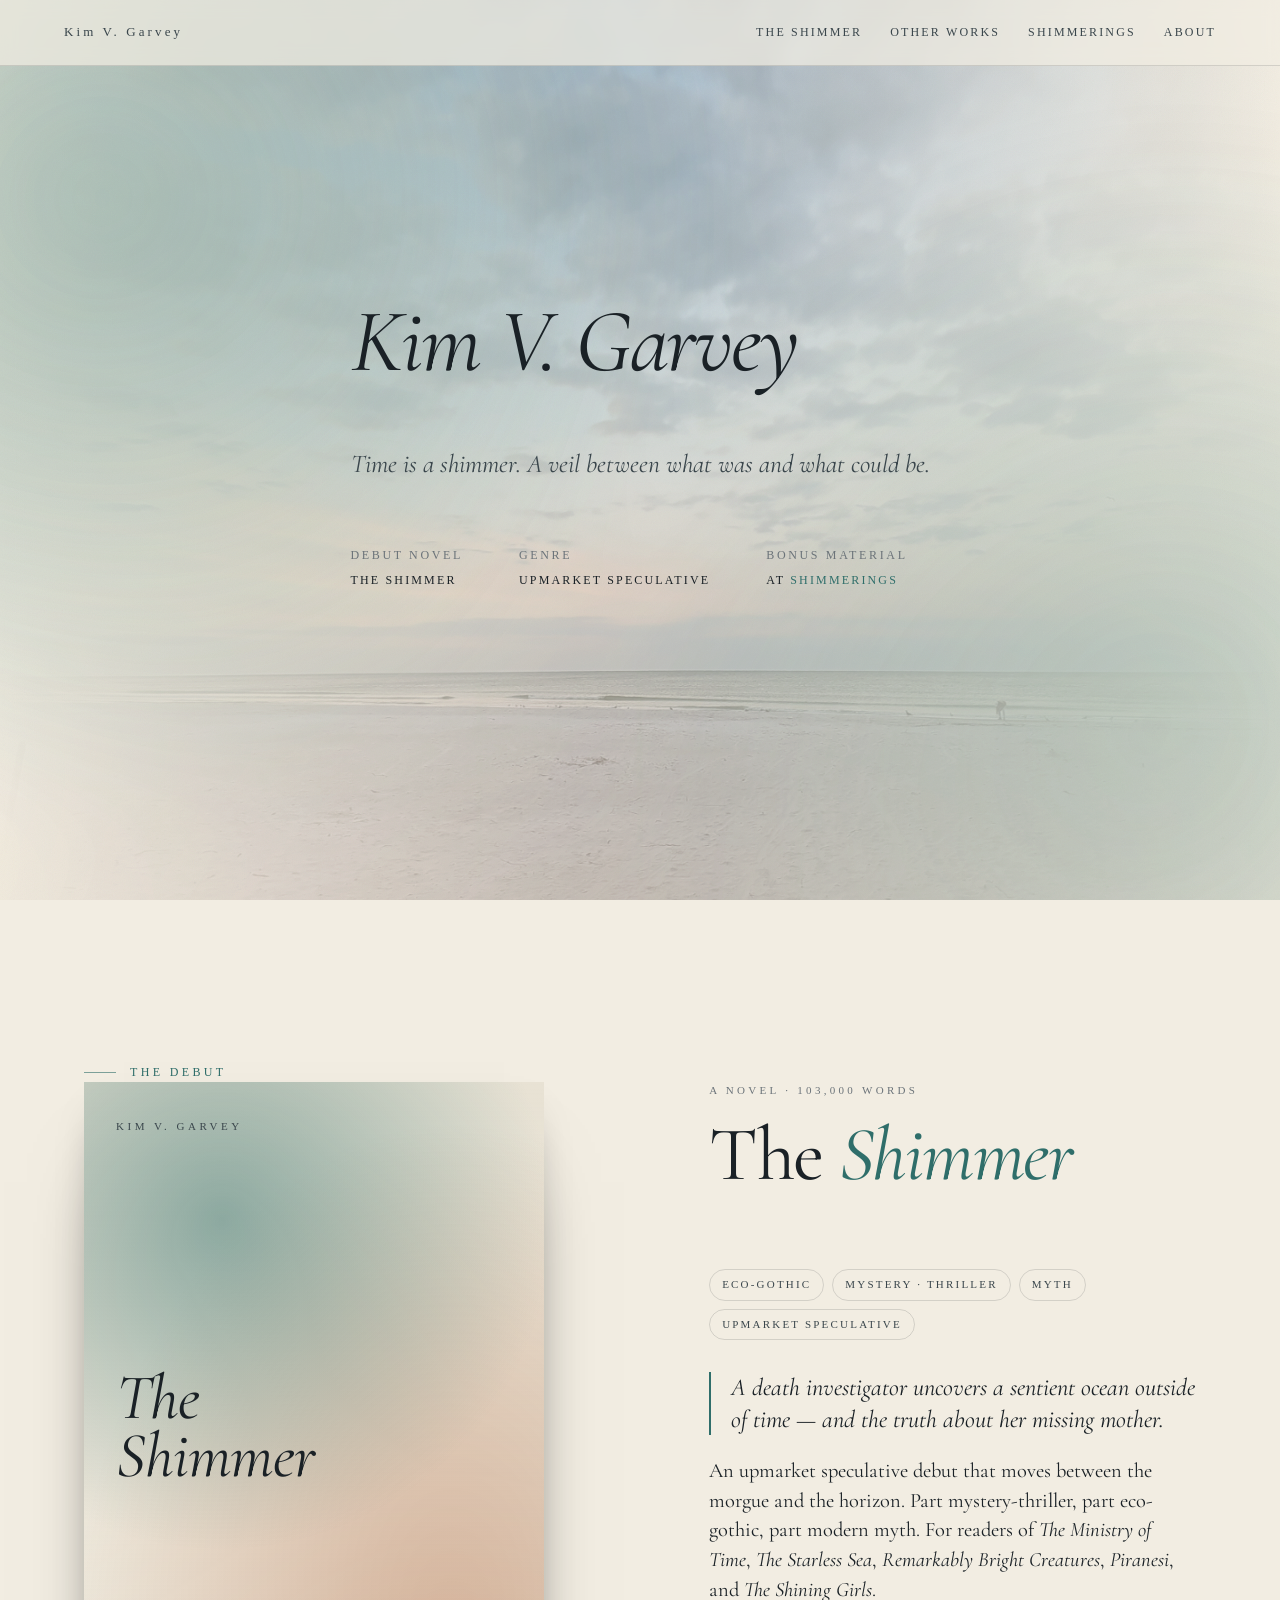
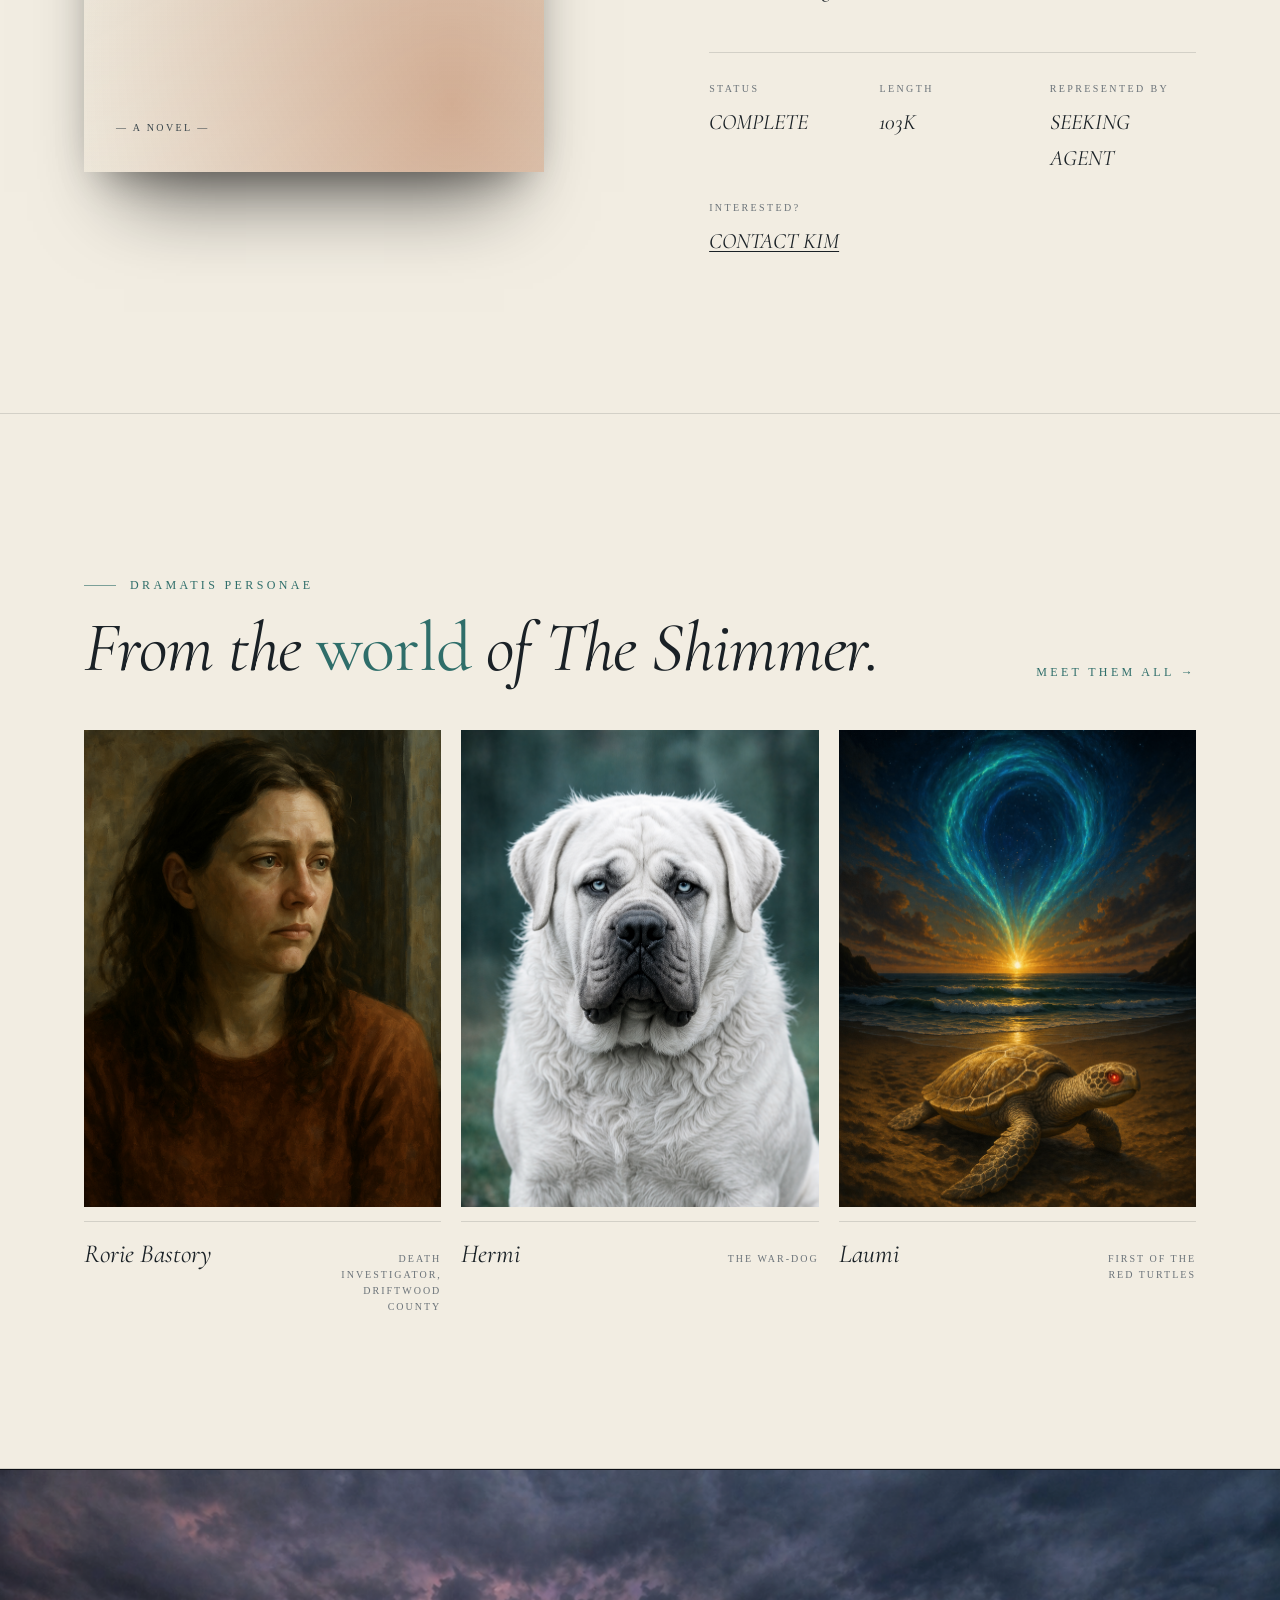
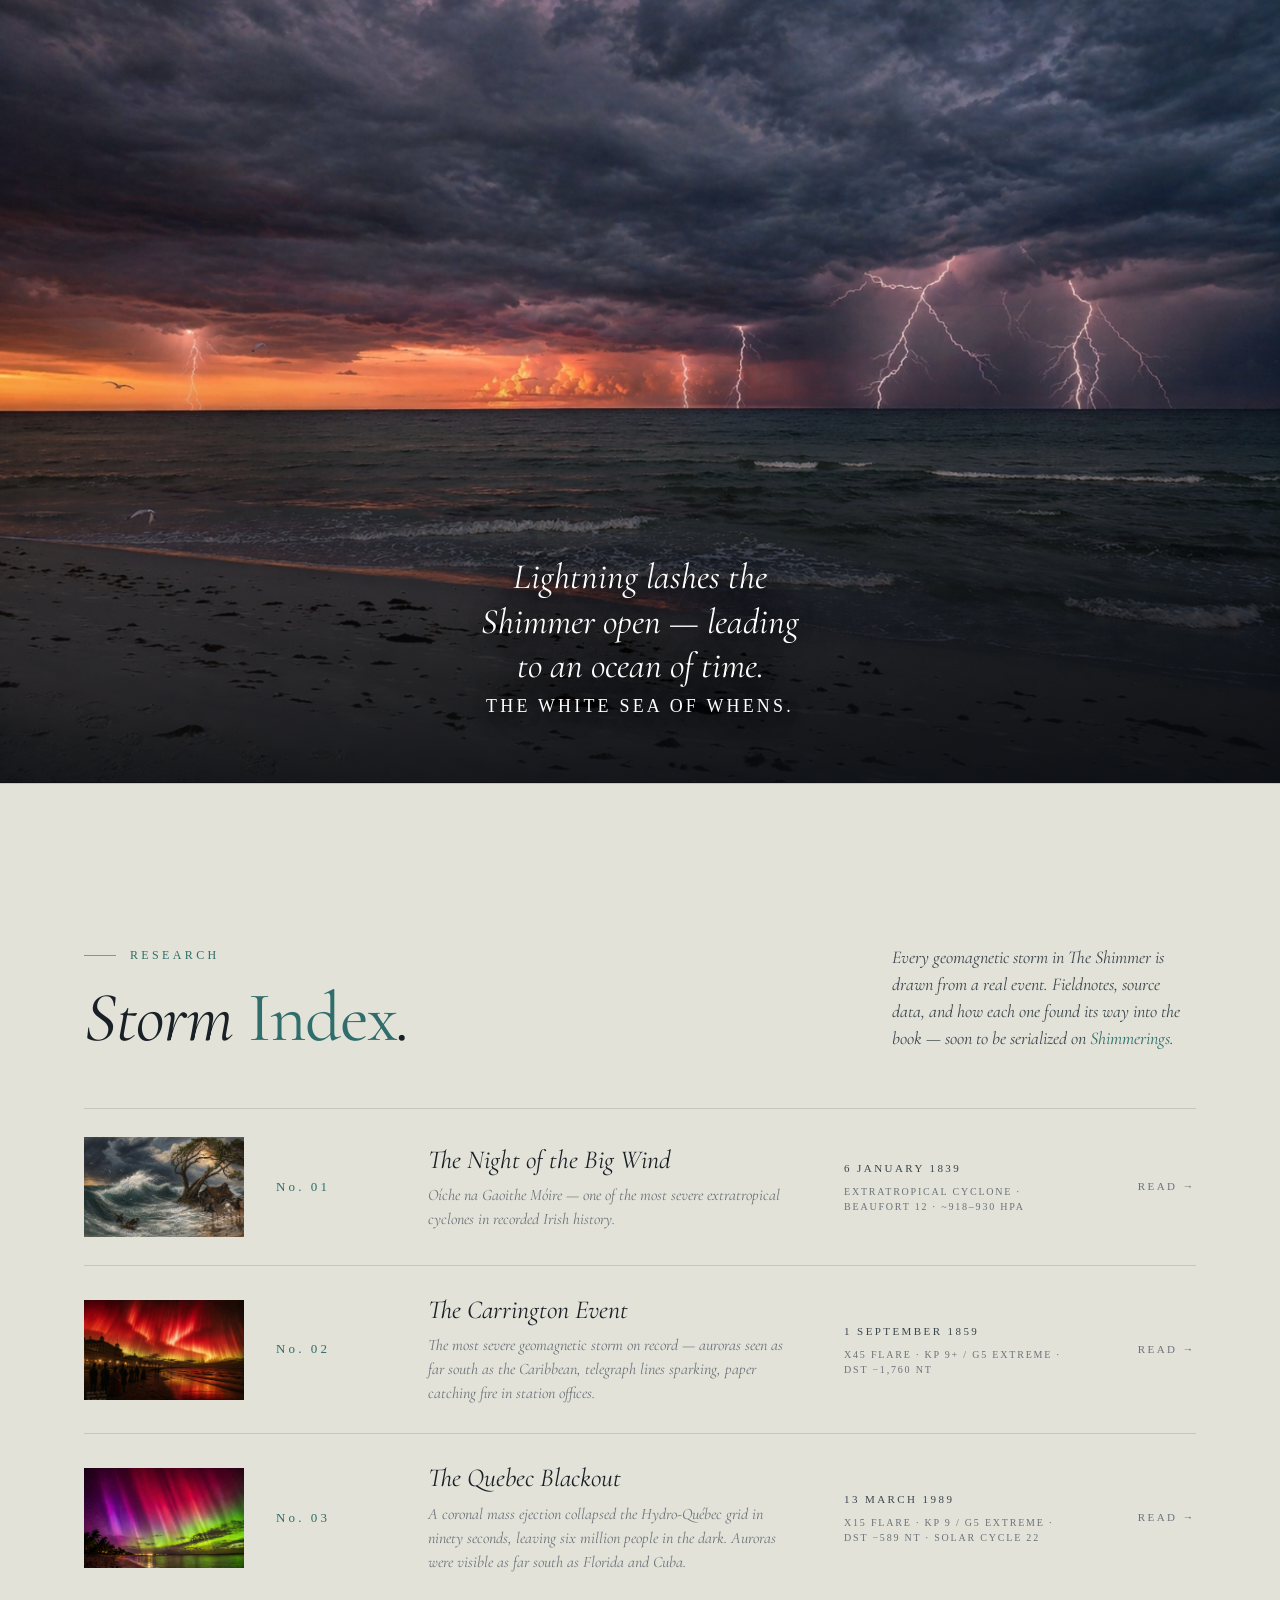
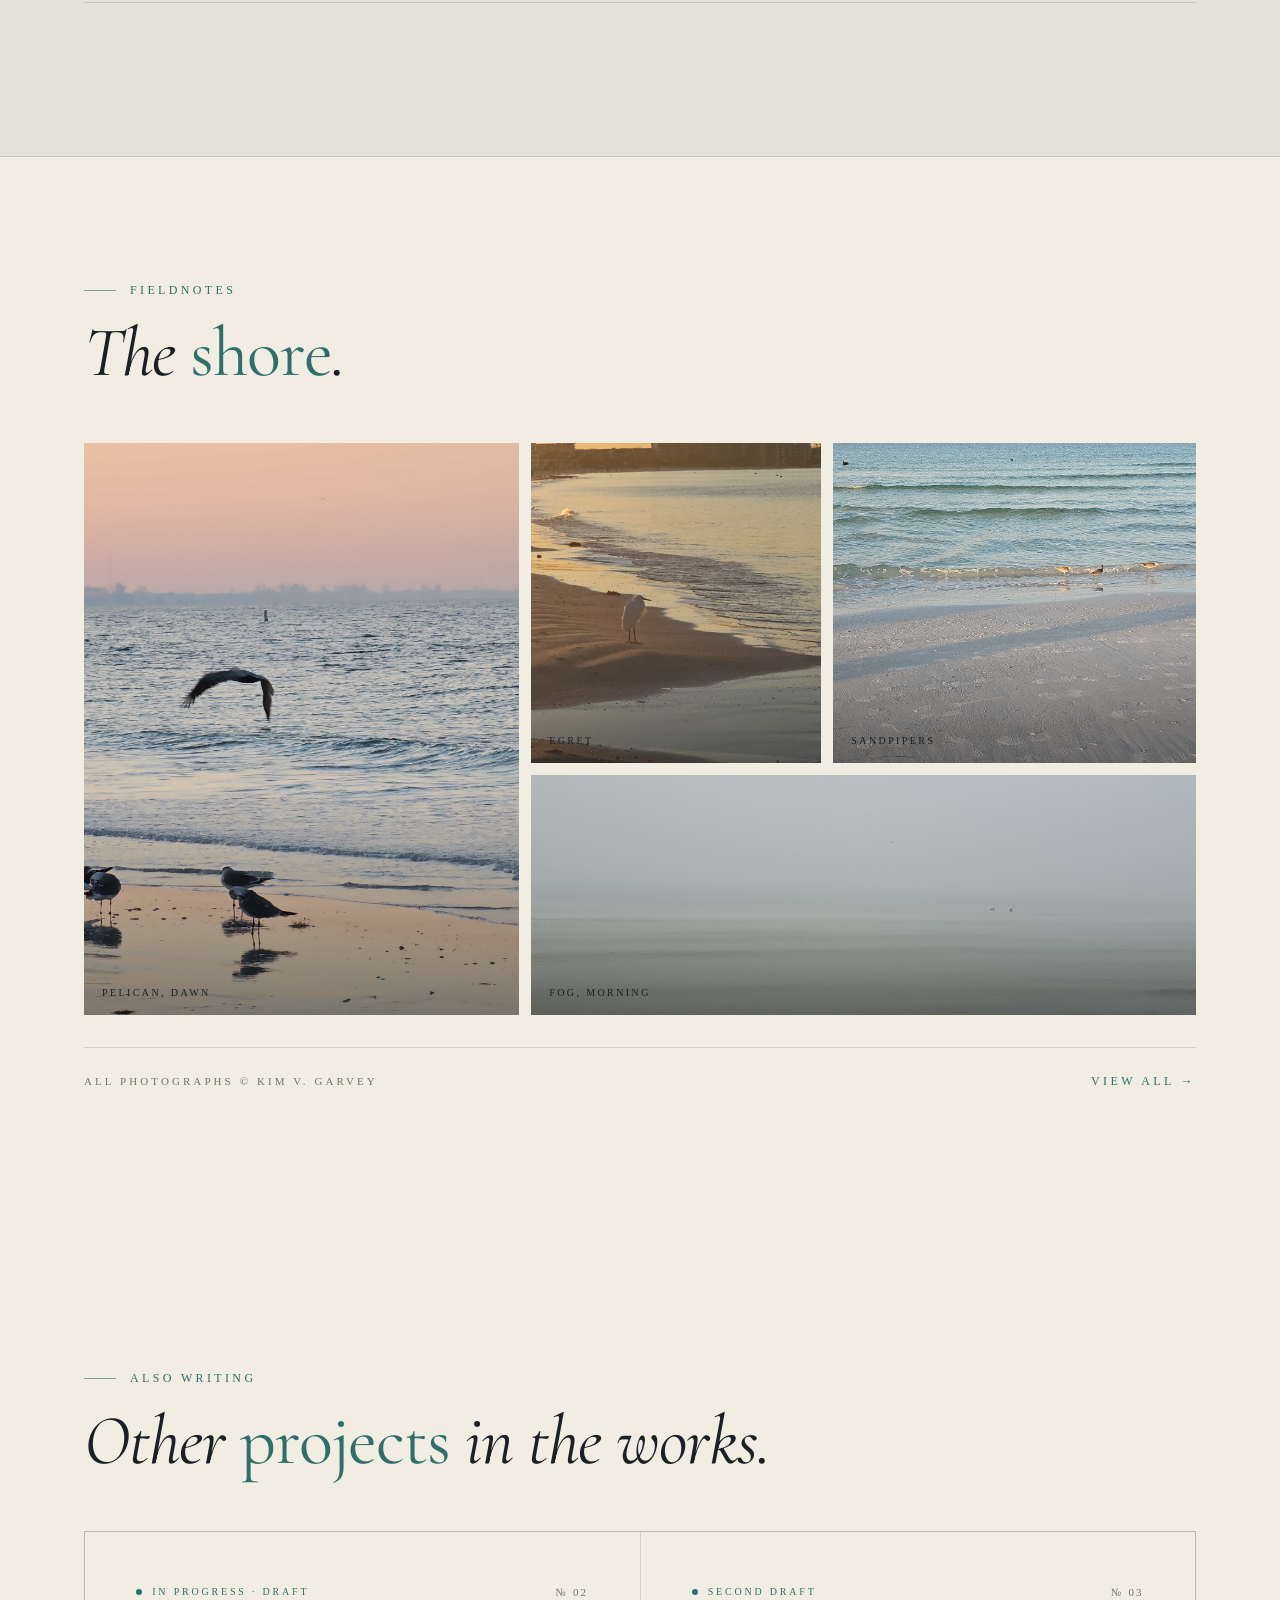
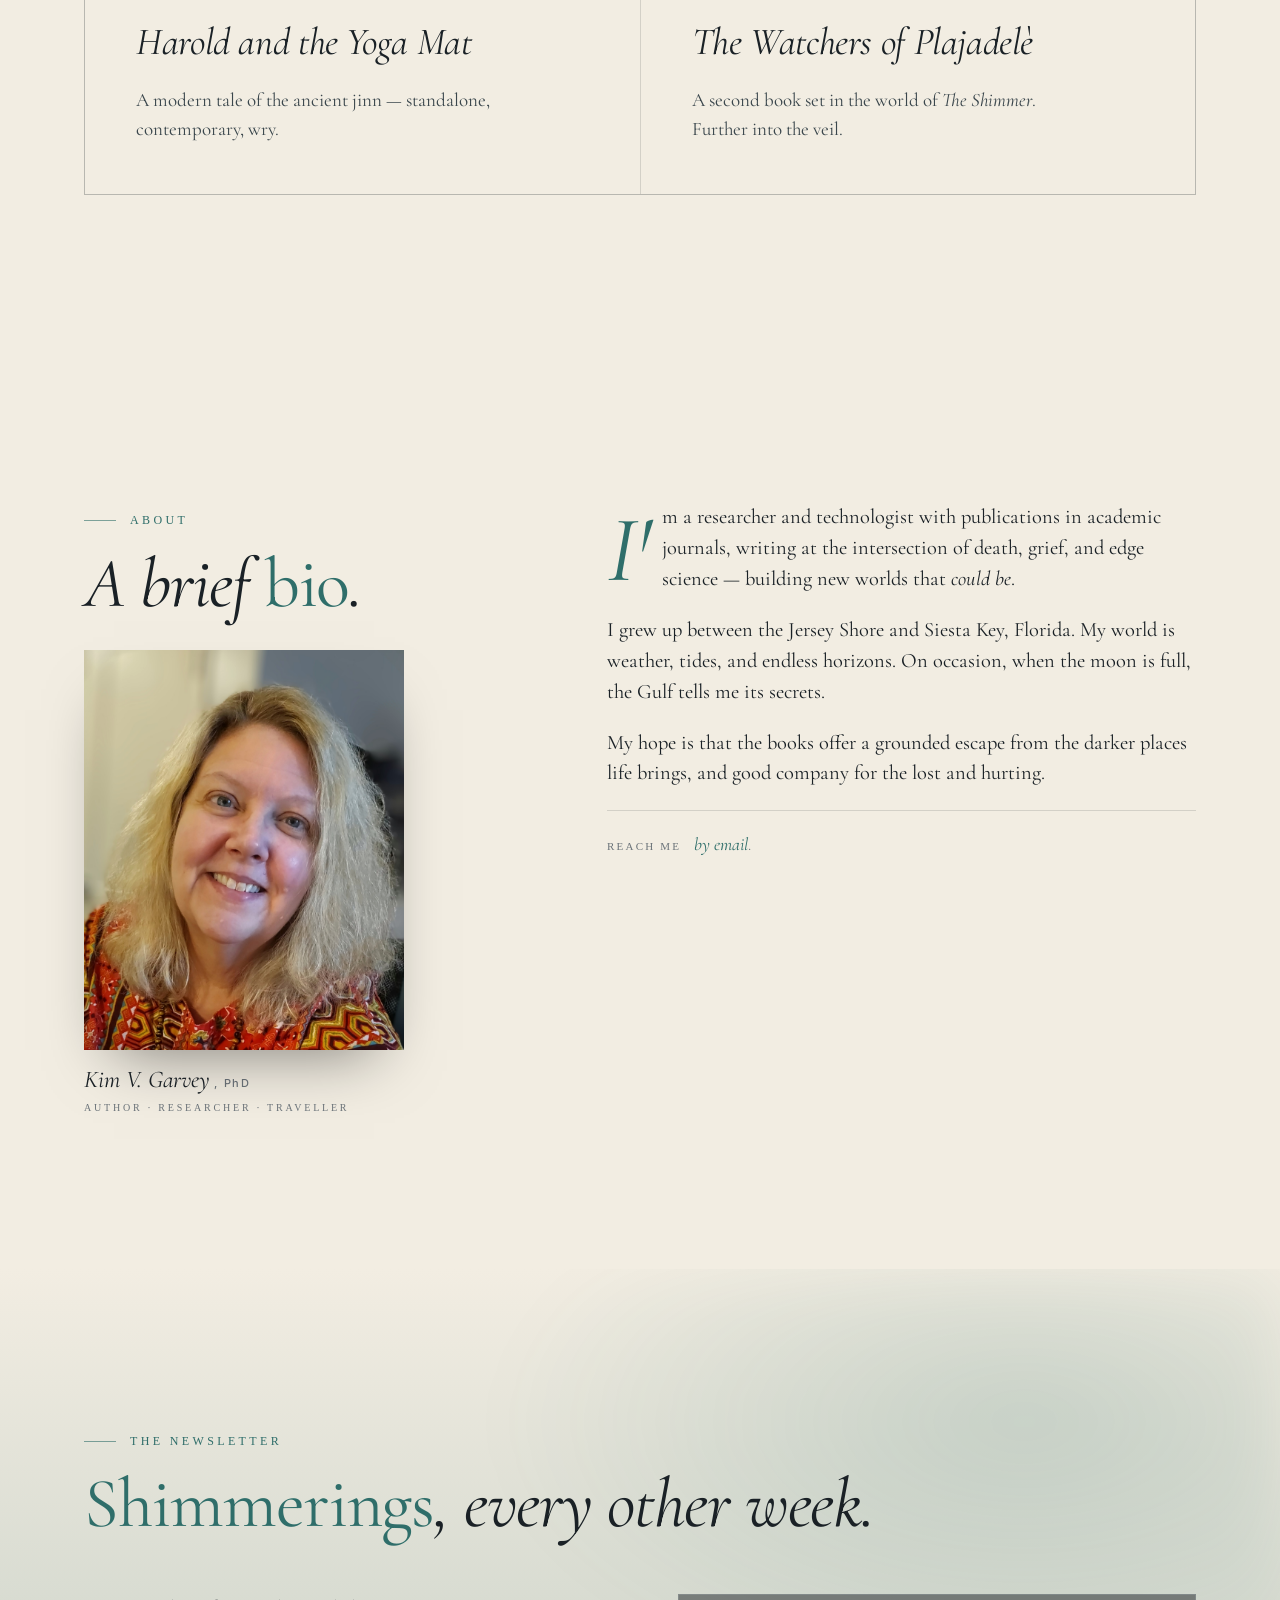
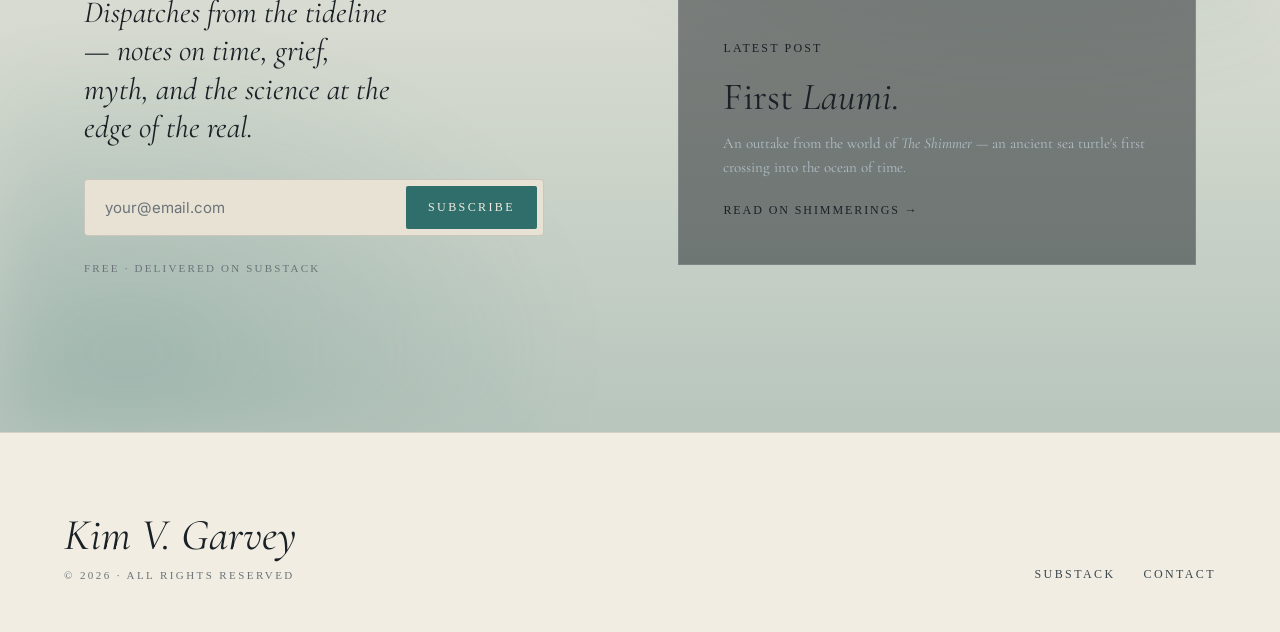
==== commit 1a15f1c3: "Add files via upload" ====
--- a/index.html
+++ b/index.html
@@ -40,13 +40,31 @@
 <!-- ==================== NAV ==================== -->
 <nav class="nav">
   <a href="#top" class="mark">Kim V. Garvey</a>
-  <ul>
+  <button class="nav-toggle" aria-label="Open menu" aria-expanded="false" aria-controls="nav-menu">
+    <span></span><span></span><span></span>
+  </button>
+  <ul id="nav-menu">
     <li><a href="#book">The Shimmer</a></li>
     <li><a href="#works">Other Works</a></li>
     <li><a href="#substack">Shimmerings</a></li>
     <li><a href="#about">About</a></li>
   </ul>
 </nav>
+<script>
+  (function(){
+    var btn = document.querySelector('.nav-toggle');
+    var menu = document.getElementById('nav-menu');
+    if (!btn || !menu) return;
+    function close(){ menu.classList.remove('open'); btn.classList.remove('open'); btn.setAttribute('aria-expanded','false'); }
+    function toggle(){
+      var isOpen = menu.classList.toggle('open');
+      btn.classList.toggle('open', isOpen);
+      btn.setAttribute('aria-expanded', isOpen ? 'true' : 'false');
+    }
+    btn.addEventListener('click', toggle);
+    menu.addEventListener('click', function(e){ if (e.target.tagName === 'A') close(); });
+  })();
+</script>
 
 <!-- ==================== HERO ==================== -->
 <section class="hero" id="top">
@@ -72,7 +90,7 @@
     <div class="book">
 
       <div class="book-cover-wrap">
-        <div class="book-cover" aria-label="Placeholder cover for The Shimmer">
+        <div class="book-cover" aria-label="Cover treatment for The Shimmer">
           <div class="book-cover-text">
             <div class="cv-author">Kim V. Garvey</div>
             <div>
@@ -80,7 +98,6 @@
             </div>
             <div class="cv-sub">— A Novel —</div>
           </div>
-          <div class="cover-placeholder-note">Placeholder</div>
         </div>
       </div>
 
@@ -121,24 +138,24 @@
         <div class="eyebrow">Dramatis Personae</div>
         <h2 class="section-title">From the <em>world</em> of The Shimmer.</h2>
       </div>
-      <a class="characters-more" href="characters.html">Meet them all →</a>
+      <a class="characters-more" href="Characters.html">Meet them all →</a>
     </div>
     <div class="char-row">
-      <a class="char-card" href="characters.html#rorie">
+      <a class="char-card" href="Characters.html#rorie">
         <div class="char-img" style="background-image:url('images/char-rorie.png')"></div>
         <div class="char-meta">
           <div class="char-name">Rorie Bastory</div>
           <div class="char-role">Death Investigator, Driftwood County</div>
         </div>
       </a>
-      <a class="char-card" href="characters.html#hermi">
+      <a class="char-card" href="Characters.html#hermi">
         <div class="char-img" style="background-image:url('images/char-hermi.png?v=4')"></div>
         <div class="char-meta">
           <div class="char-name">Hermi</div>
           <div class="char-role">The War-Dog</div>
         </div>
       </a>
-      <a class="char-card" href="characters.html#laumi">
+      <a class="char-card" href="Characters.html#laumi">
         <div class="char-img" style="background-image:url('images/char-laumi.png?v=2')"></div>
         <div class="char-meta">
           <div class="char-name">Laumi</div>
@@ -229,7 +246,7 @@
     </div>
     <div class="gallery-foot">
       <p class="gallery-credit">All photographs © Kim V. Garvey</p>
-      <a class="gallery-more" href="the-shore.html">View all →</a>
+      <a class="gallery-more" href="The Shore.html">View all →</a>
     </div>
   </div>
 </section>
--- a/styles.css
+++ b/styles.css
@@ -121,8 +121,45 @@
 }
 .nav a { color: var(--bone-dim); transition: color .25s; }
 .nav a:hover { color: var(--accent); }
+
+/* Hamburger button — hidden on desktop */
+.nav-toggle {
+  display: none;
+  background: transparent;
+  border: 0;
+  cursor: pointer;
+  padding: 8px;
+  width: 40px; height: 40px;
+  flex-direction: column;
+  justify-content: center;
+  gap: 5px;
+}
+.nav-toggle span {
+  display: block;
+  width: 22px; height: 1.5px;
+  background: var(--bone-dim);
+  transition: transform .25s, opacity .2s;
+}
+.nav-toggle.open span:nth-child(1) { transform: translateY(6.5px) rotate(45deg); }
+.nav-toggle.open span:nth-child(2) { opacity: 0; }
+.nav-toggle.open span:nth-child(3) { transform: translateY(-6.5px) rotate(-45deg); }
+
 @media (max-width: 720px) {
-  .nav ul { display: none; }
+  .nav { flex-wrap: wrap; }
+  .nav-toggle { display: flex; }
+  .nav ul {
+    display: none;
+    flex-basis: 100%;
+    flex-direction: column;
+    gap: 0;
+    margin-top: 16px;
+    padding: 8px 0 4px;
+    border-top: 1px solid var(--rule);
+  }
+  .nav ul.open { display: flex; }
+  .nav ul li { padding: 14px 0; border-bottom: 1px solid color-mix(in oklab, var(--rule) 60%, transparent); }
+  .nav ul li:last-child { border-bottom: 0; }
+  .nav ul a { font-size: 13px; letter-spacing: 0.2em; }
 }
 
 /* ---------- Section scaffolding ---------- */
@@ -863,6 +900,7 @@
   color: var(--bone-mute);
 }
 @media (max-width: 880px) { .bio { grid-template-columns: 1fr; } }
+@media (max-width: 880px) { .bio-head { position: static; top: auto; } }
 .bio-head {
   position: sticky; top: 120px;
 }
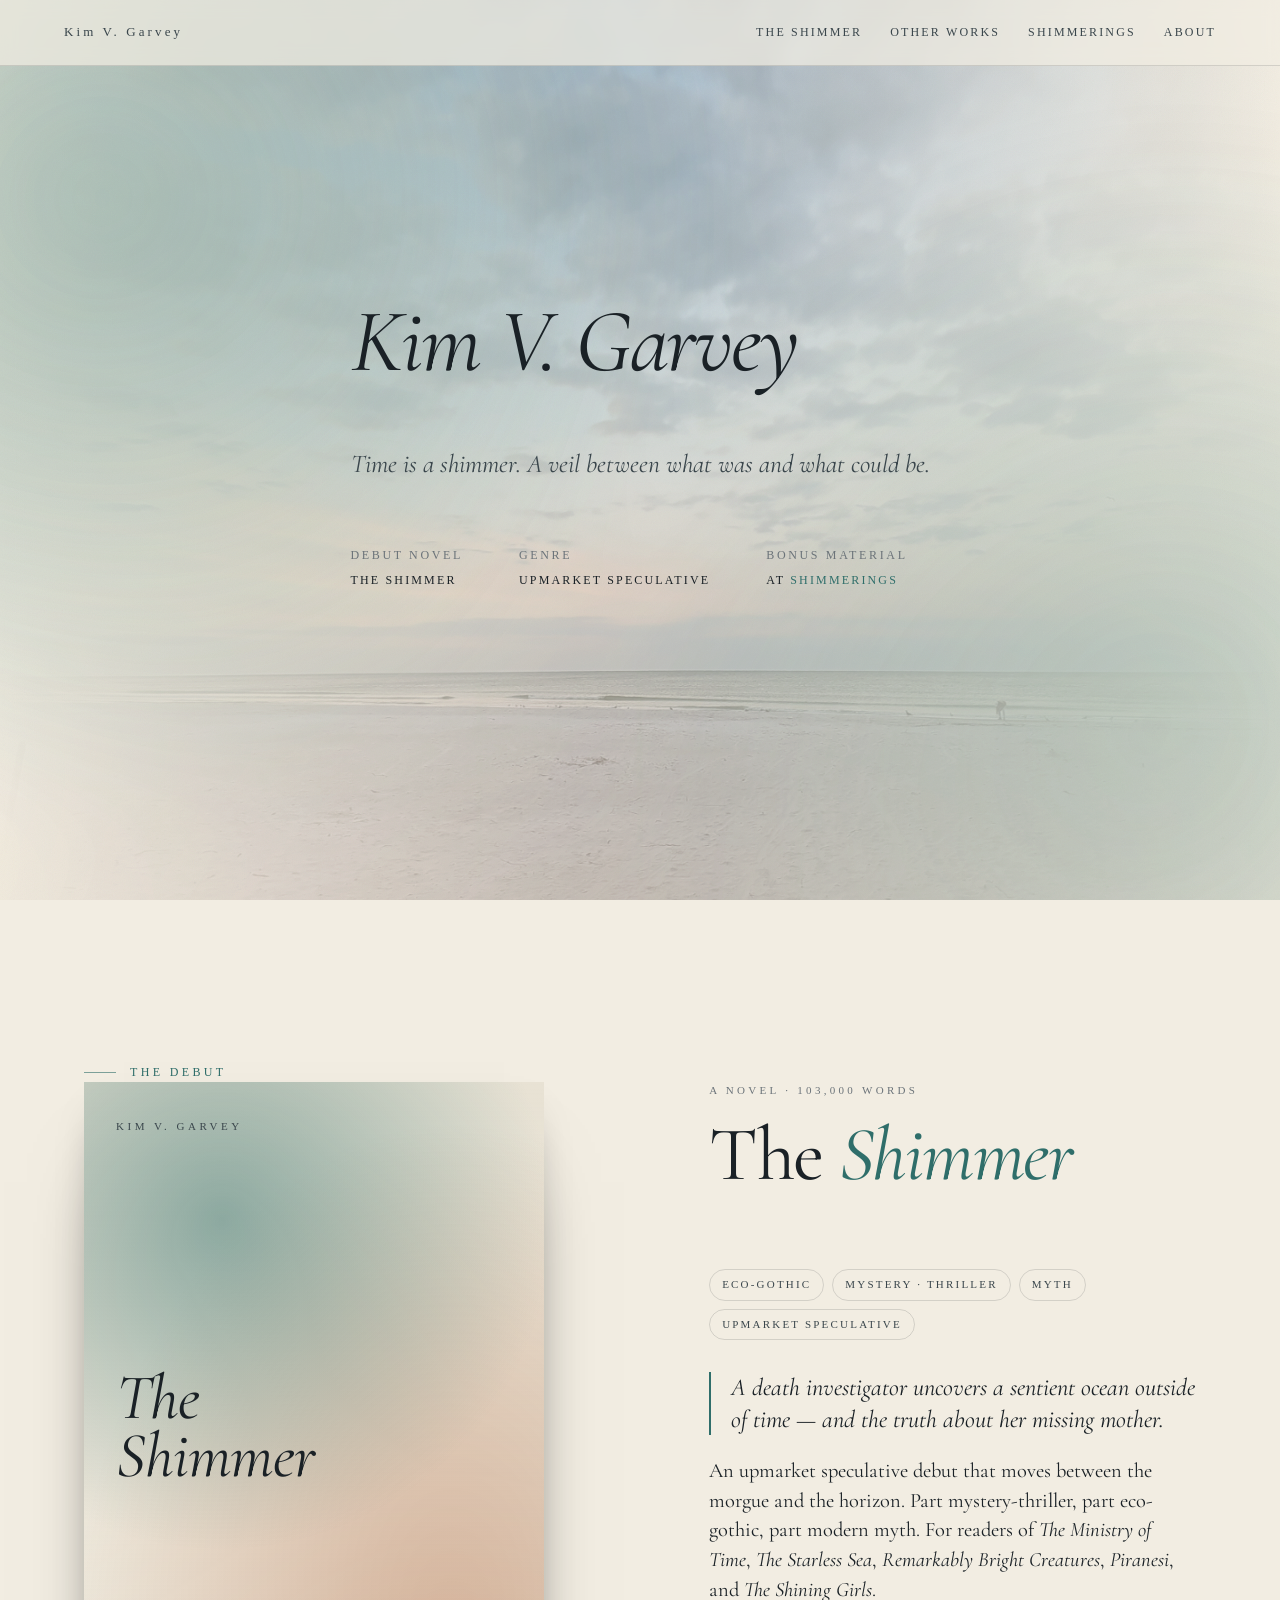
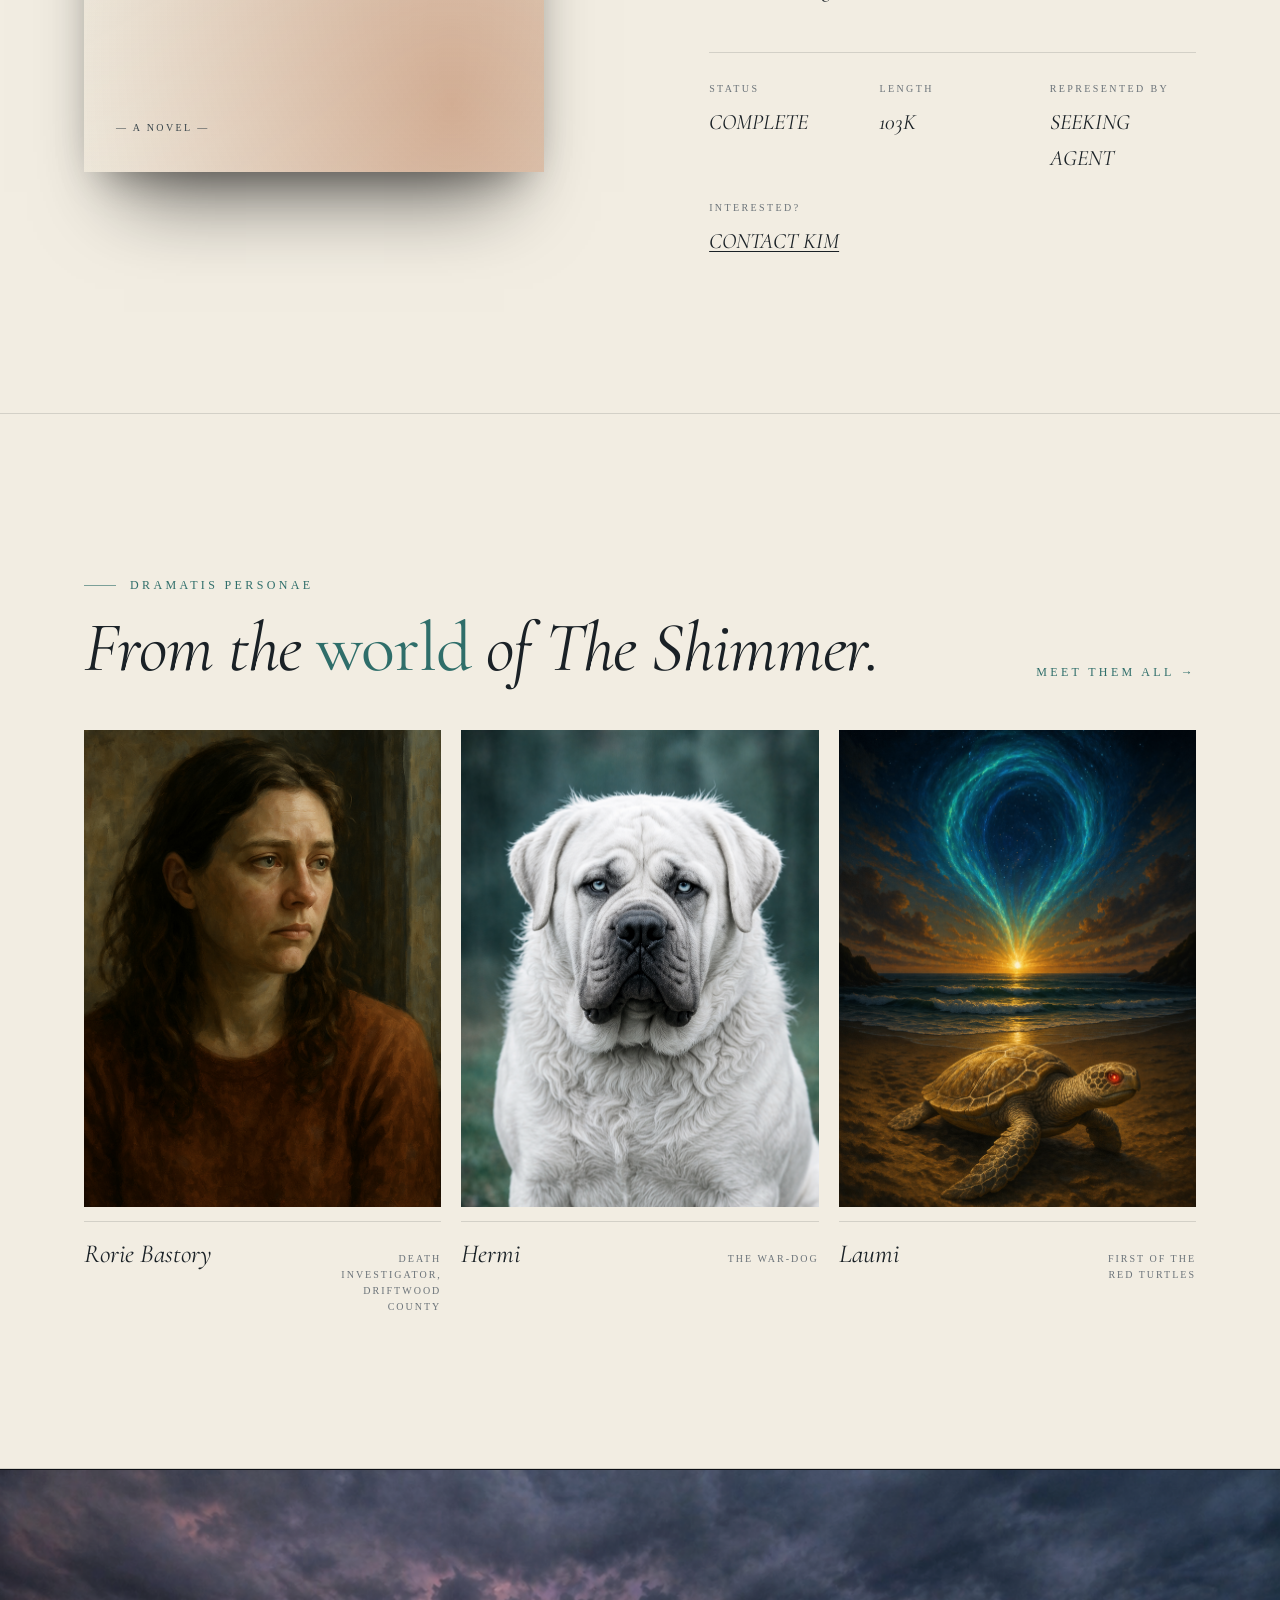
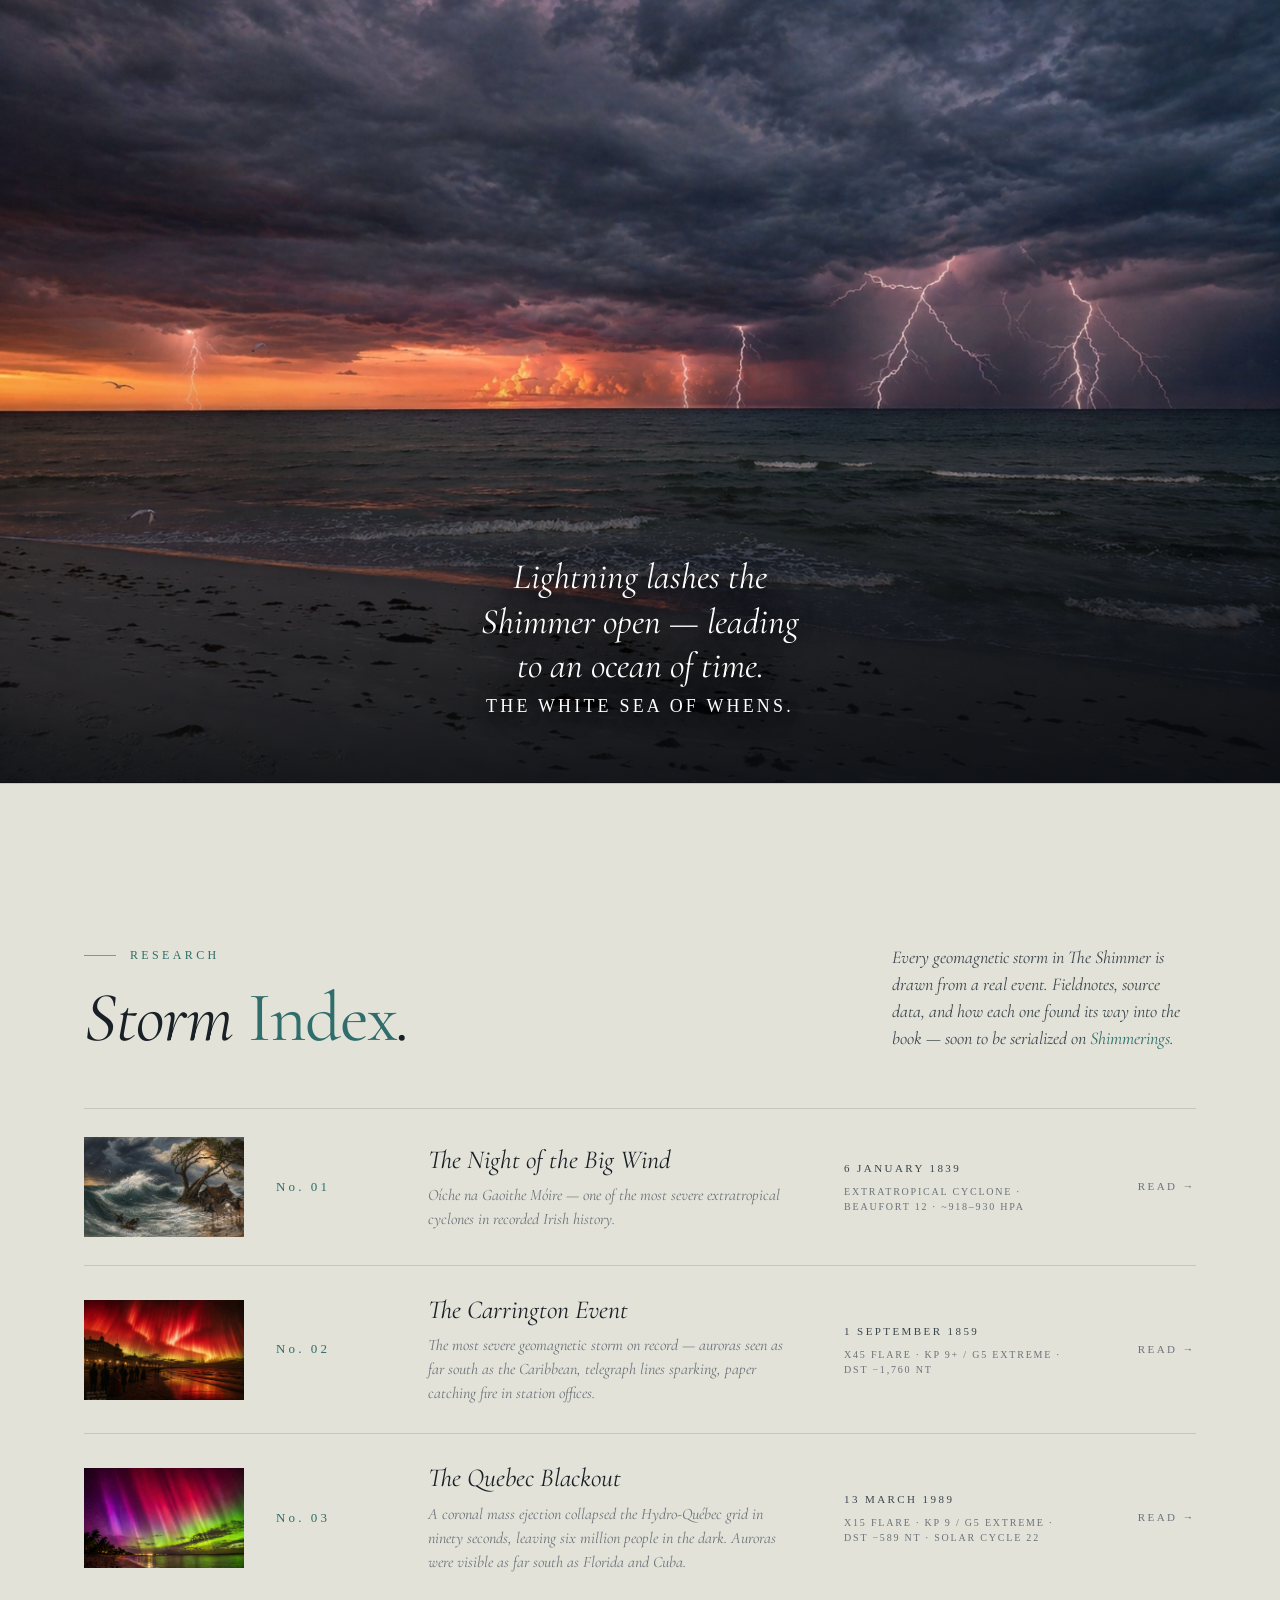
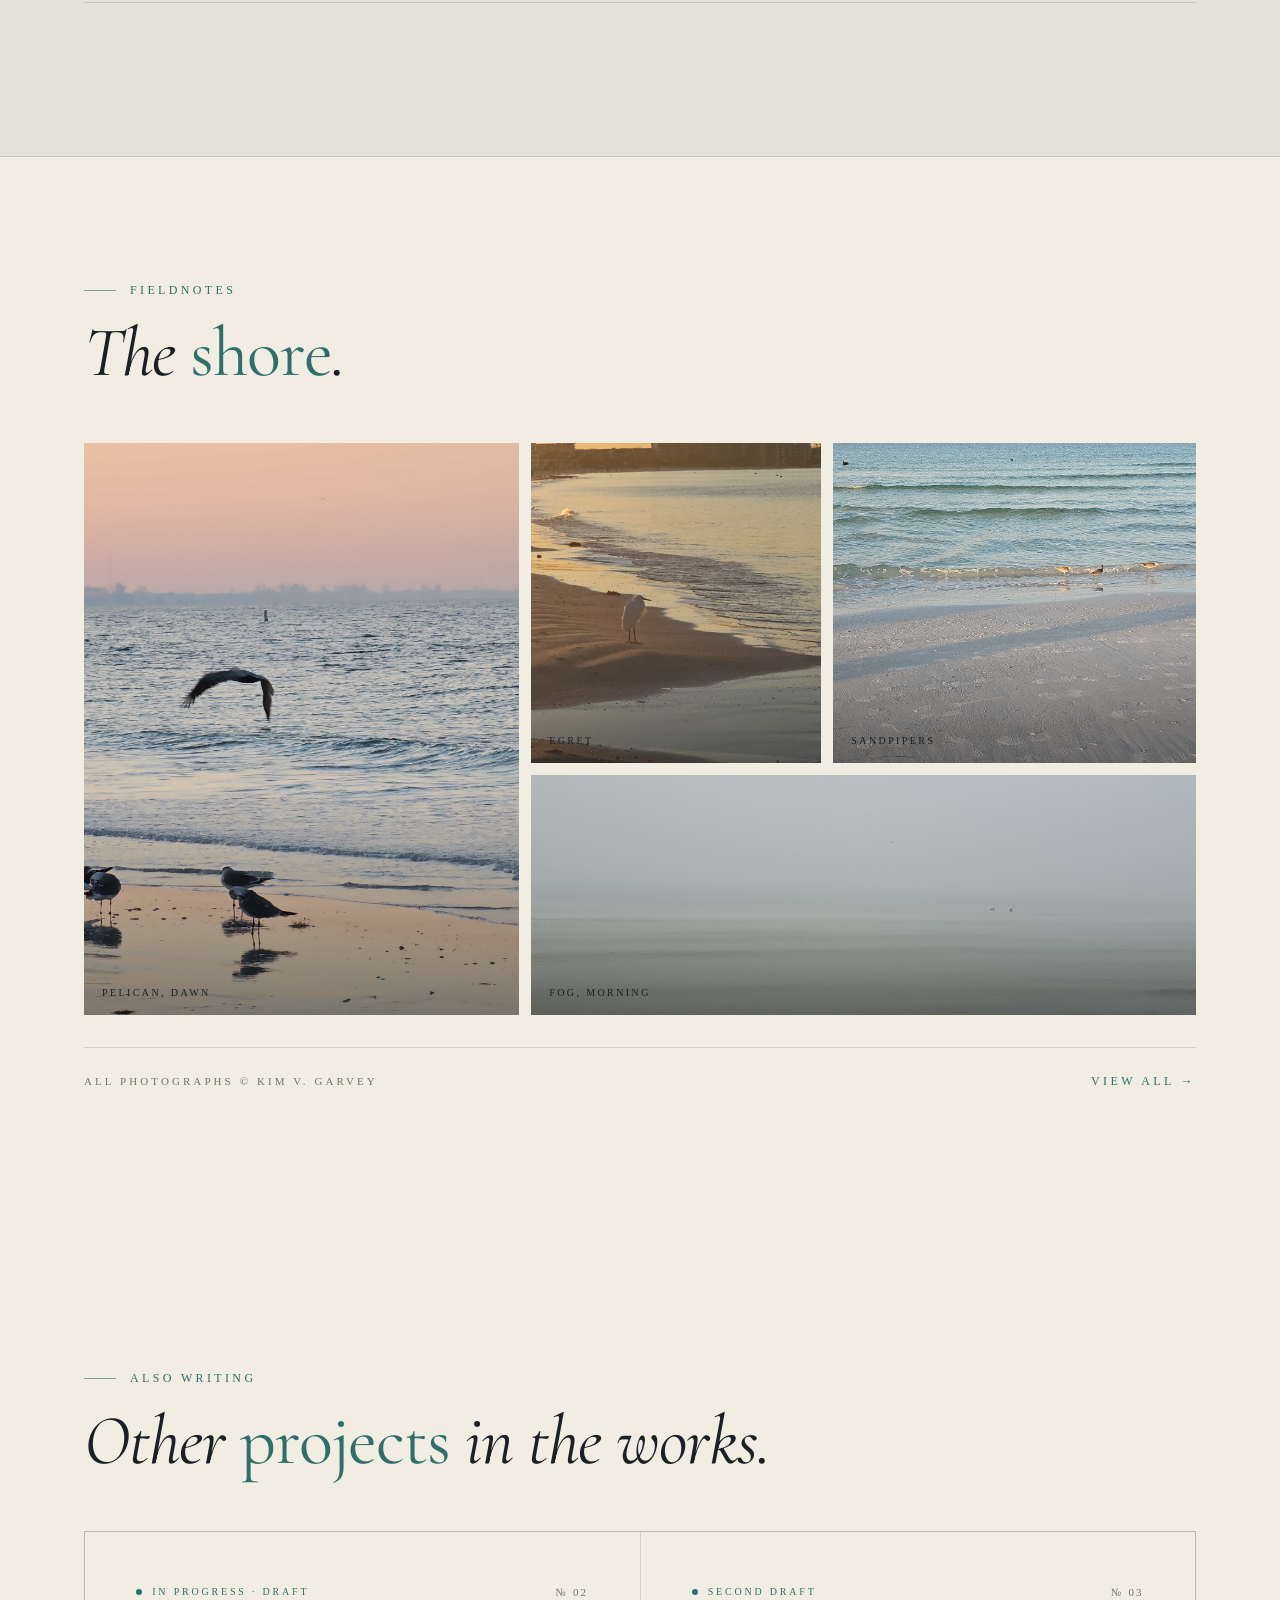
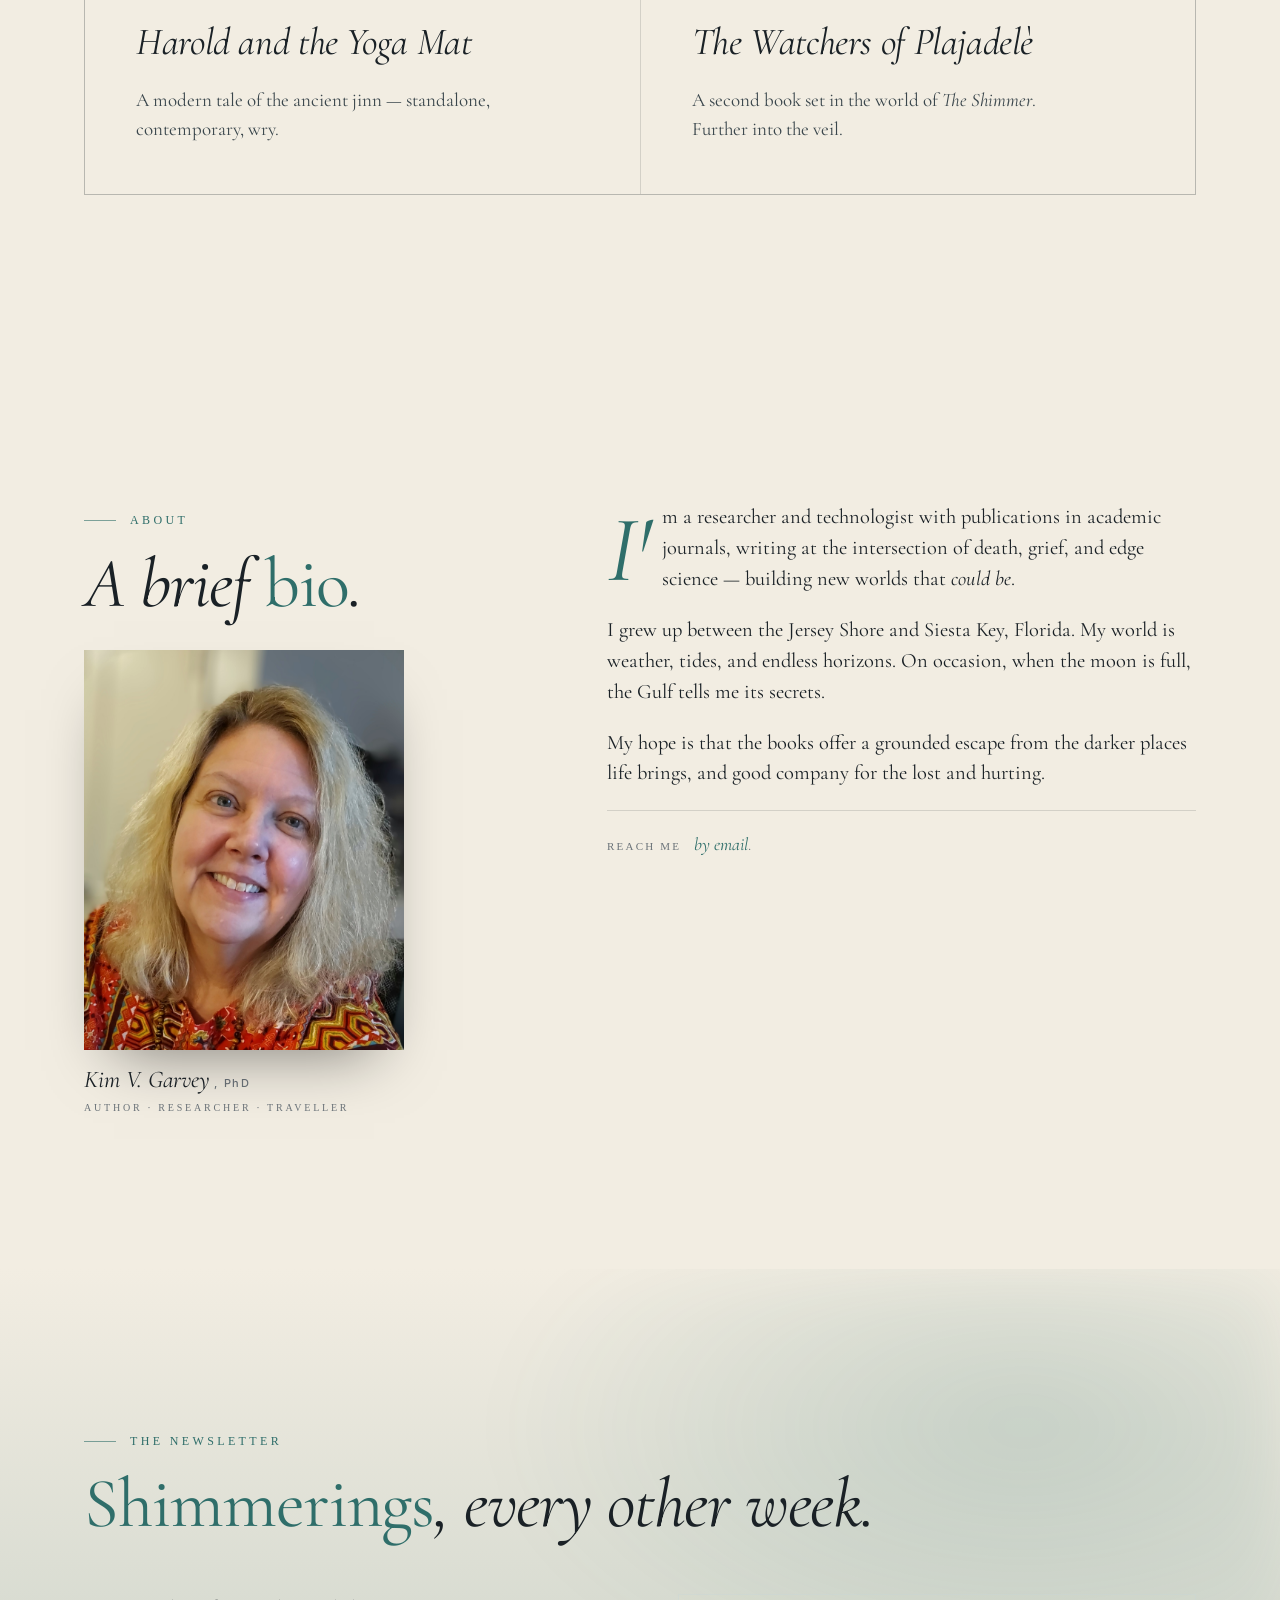
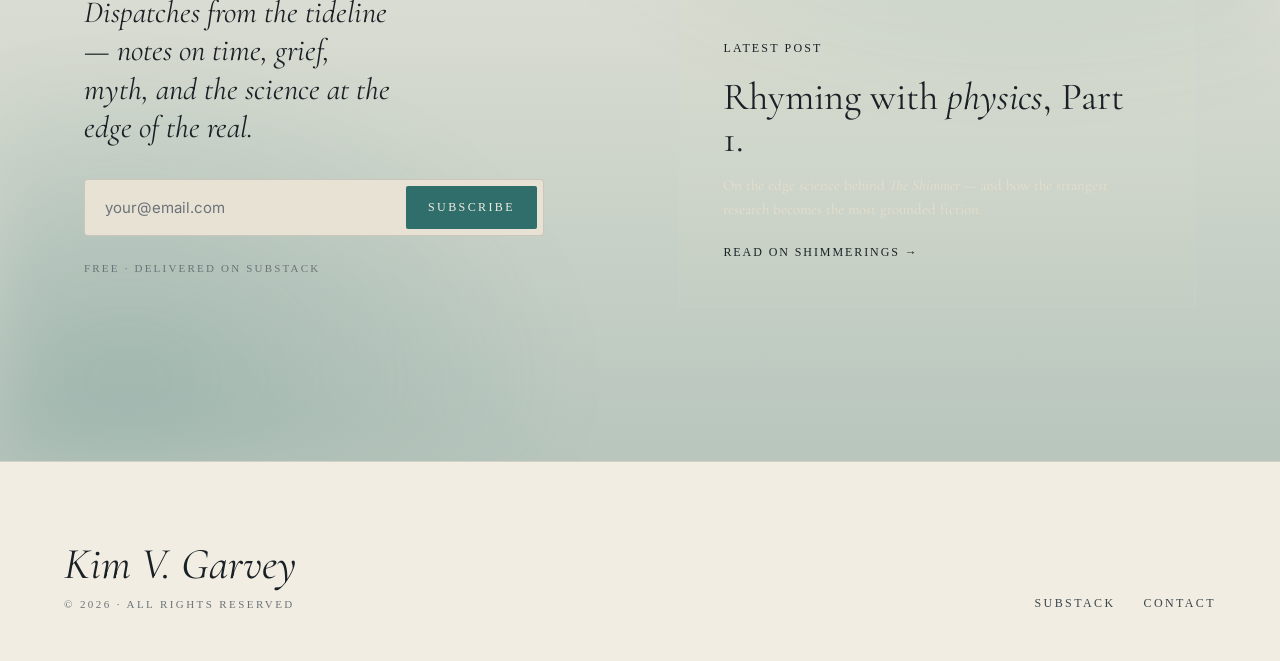
==== commit a4e75b2b: "Add files via upload updating site" ====
--- a/index.html
+++ b/index.html
@@ -315,10 +315,10 @@
         <div class="sub-meta">Free · Delivered on Substack</div>
       </div>
 
-      <a class="sub-latest" href="https://shimmerings.substack.com/p/first-laumi" target="_blank" rel="noopener">
+      <a class="sub-latest" href="https://shimmerings.substack.com/p/rhyming-with-physics-part-1" target="_blank" rel="noopener">
         <div class="sub-latest-eyebrow">Latest post</div>
-        <h3 class="sub-latest-title">First <em>Laumi</em>.</h3>
-        <p class="sub-latest-dek">An outtake from the world of <em>The Shimmer</em> — an ancient sea turtle's first crossing into the ocean of time.</p>
+        <h3 class="sub-latest-title">Rhyming with <em>physics</em>, Part 1.</h3>
+        <p class="sub-latest-dek">On the edge science behind <em>The Shimmer</em> — and how the strangest research becomes the most grounded fiction.</p>
         <div class="sub-latest-meta">Read on Shimmerings →</div>
       </a>
 
--- a/styles.css
+++ b/styles.css
@@ -899,10 +899,13 @@
   text-transform: uppercase;
   color: var(--bone-mute);
 }
-@media (max-width: 880px) { .bio { grid-template-columns: 1fr; } }
-@media (max-width: 880px) { .bio-head { position: static; top: auto; } }
 .bio-head {
   position: sticky; top: 120px;
+}
+@media (max-width: 880px) {
+  .bio { grid-template-columns: 1fr; }
+  .bio-head { position: static !important; top: auto !important; }
+  .bio-head .bio-portrait { margin-top: 16px; max-height: 60vh; }
 }
 .bio-body {
   font-family: var(--f-serif);
@@ -948,16 +951,16 @@
 .sub-latest {
   display: block;
   padding: clamp(28px, 3.5vw, 44px);
-  border: 1px solid rgba(195,210,220,0.16);
-  background: rgba(7,12,18,0.45);
+  border: 1px solid rgba(195,210,220,0.28);
+  background: rgba(232,224,205,0.06);
   text-decoration: none;
   color: inherit;
   transition: border-color .25s ease, background .25s ease, transform .25s ease;
   position: relative;
 }
 .sub-latest:hover {
-  border-color: rgba(195,210,220,0.36);
-  background: rgba(7,12,18,0.6);
+  border-color: rgba(195,210,220,0.5);
+  background: rgba(232,224,205,0.1);
 }
 .sub-latest-eyebrow {
   font-family: var(--f-caps);
@@ -983,7 +986,7 @@
   font-family: var(--f-serif);
   font-size: clamp(15px, 1.1vw, 17px);
   line-height: 1.55;
-  color: rgba(195,210,220,0.78);
+  color: rgba(232,224,205,0.92);
   margin: 0 0 22px;
 }
 .sub-latest-meta {
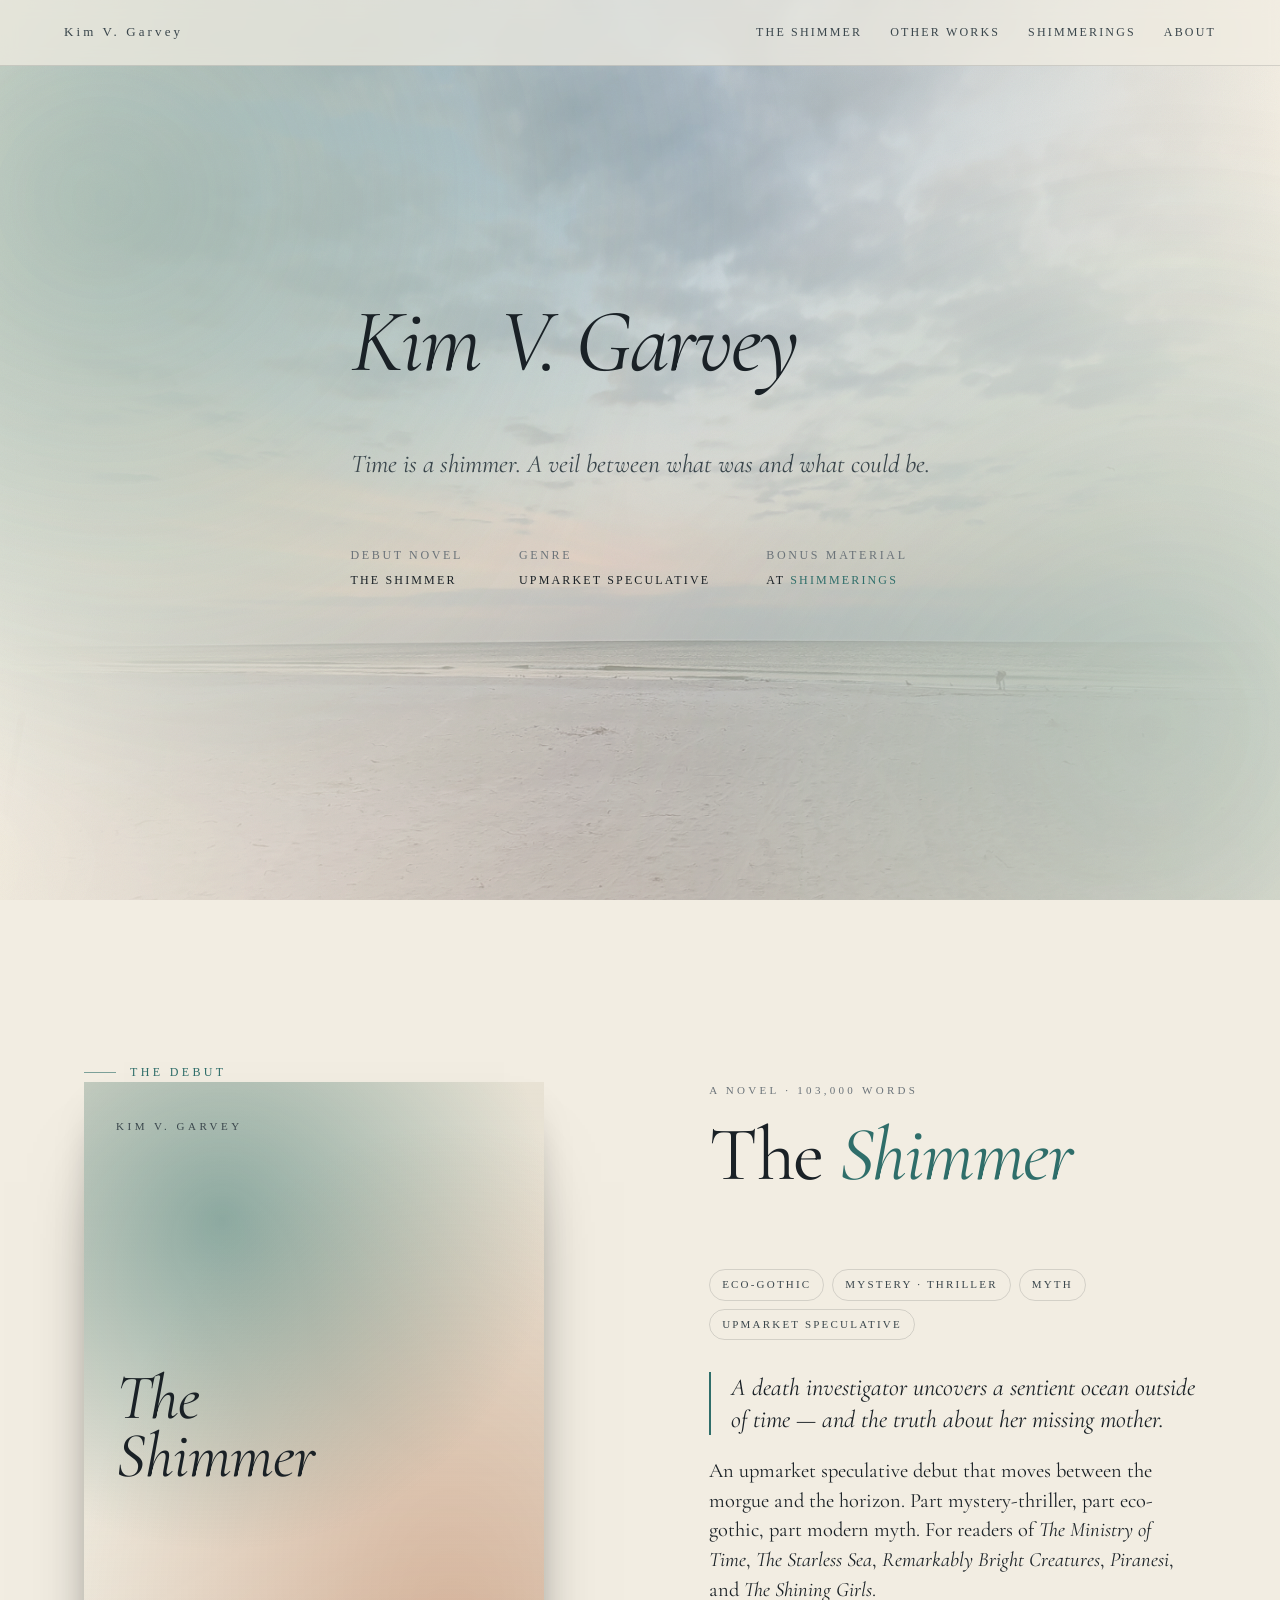
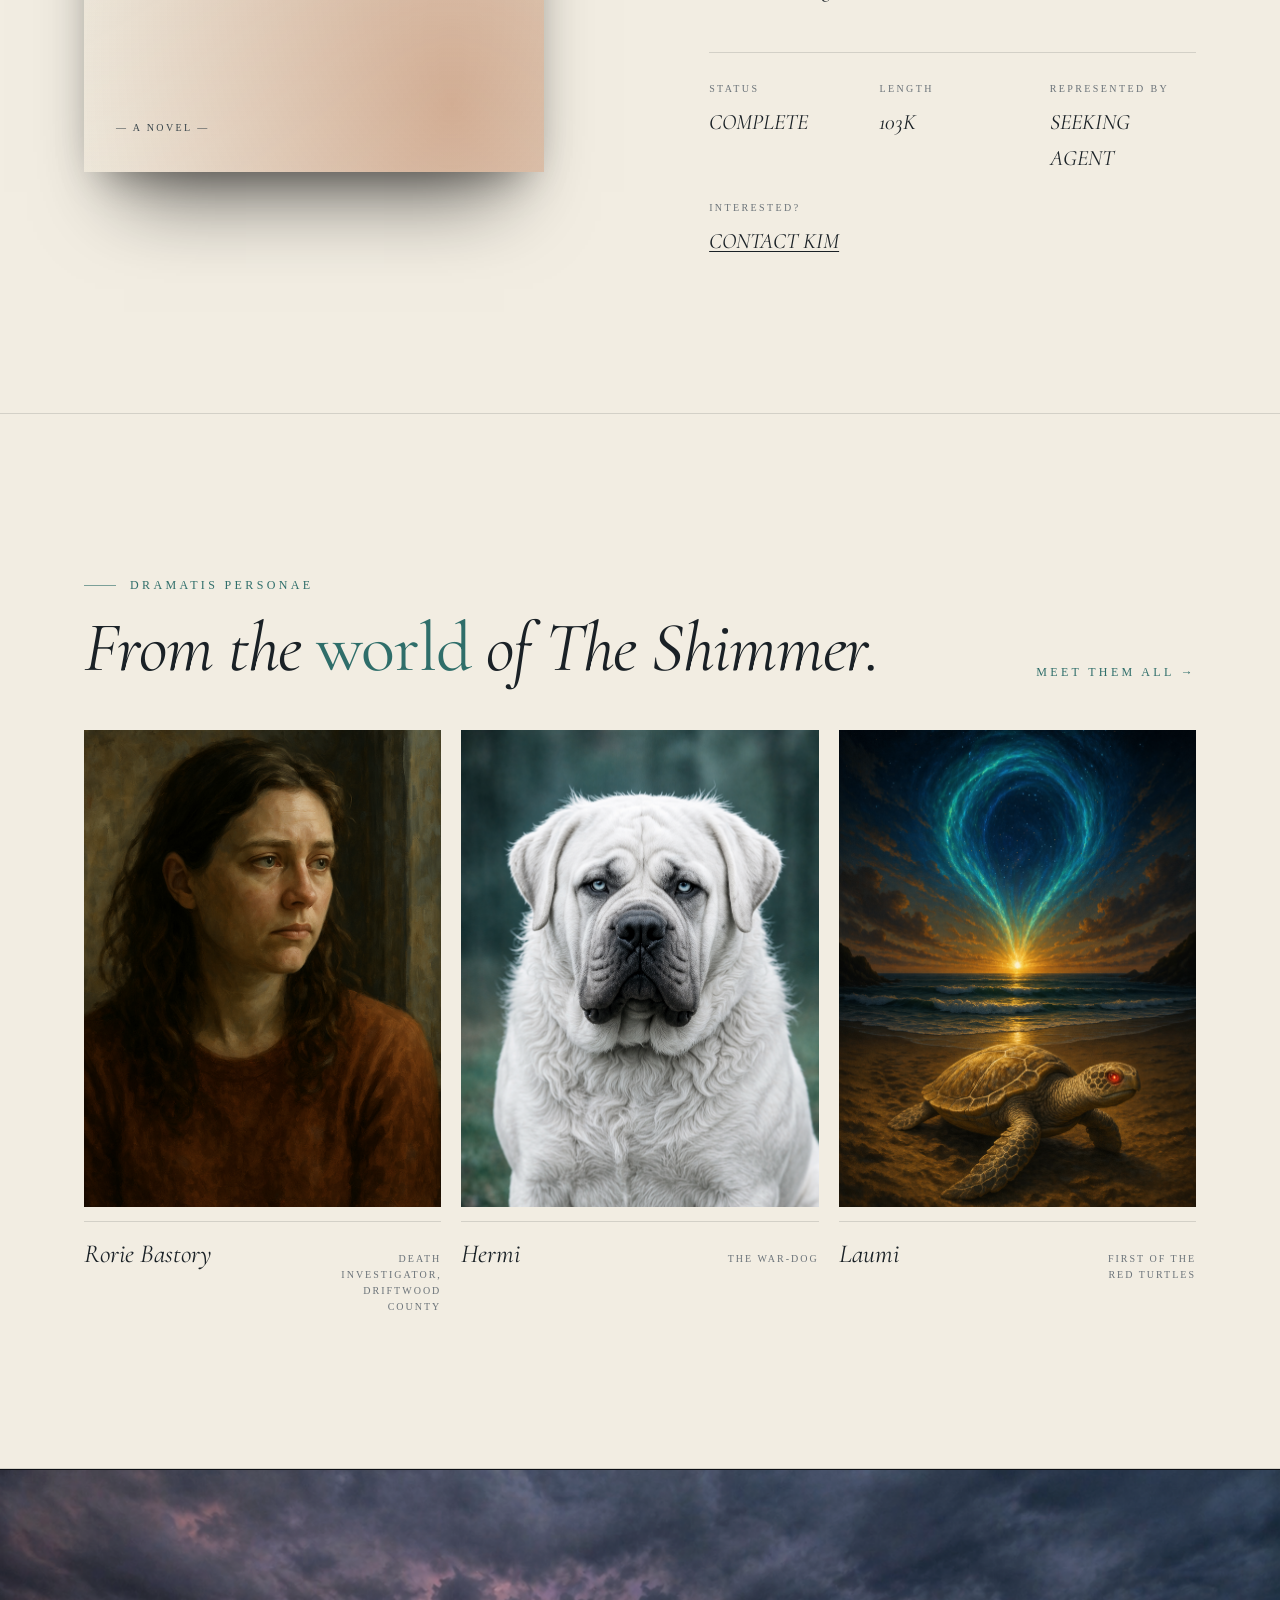
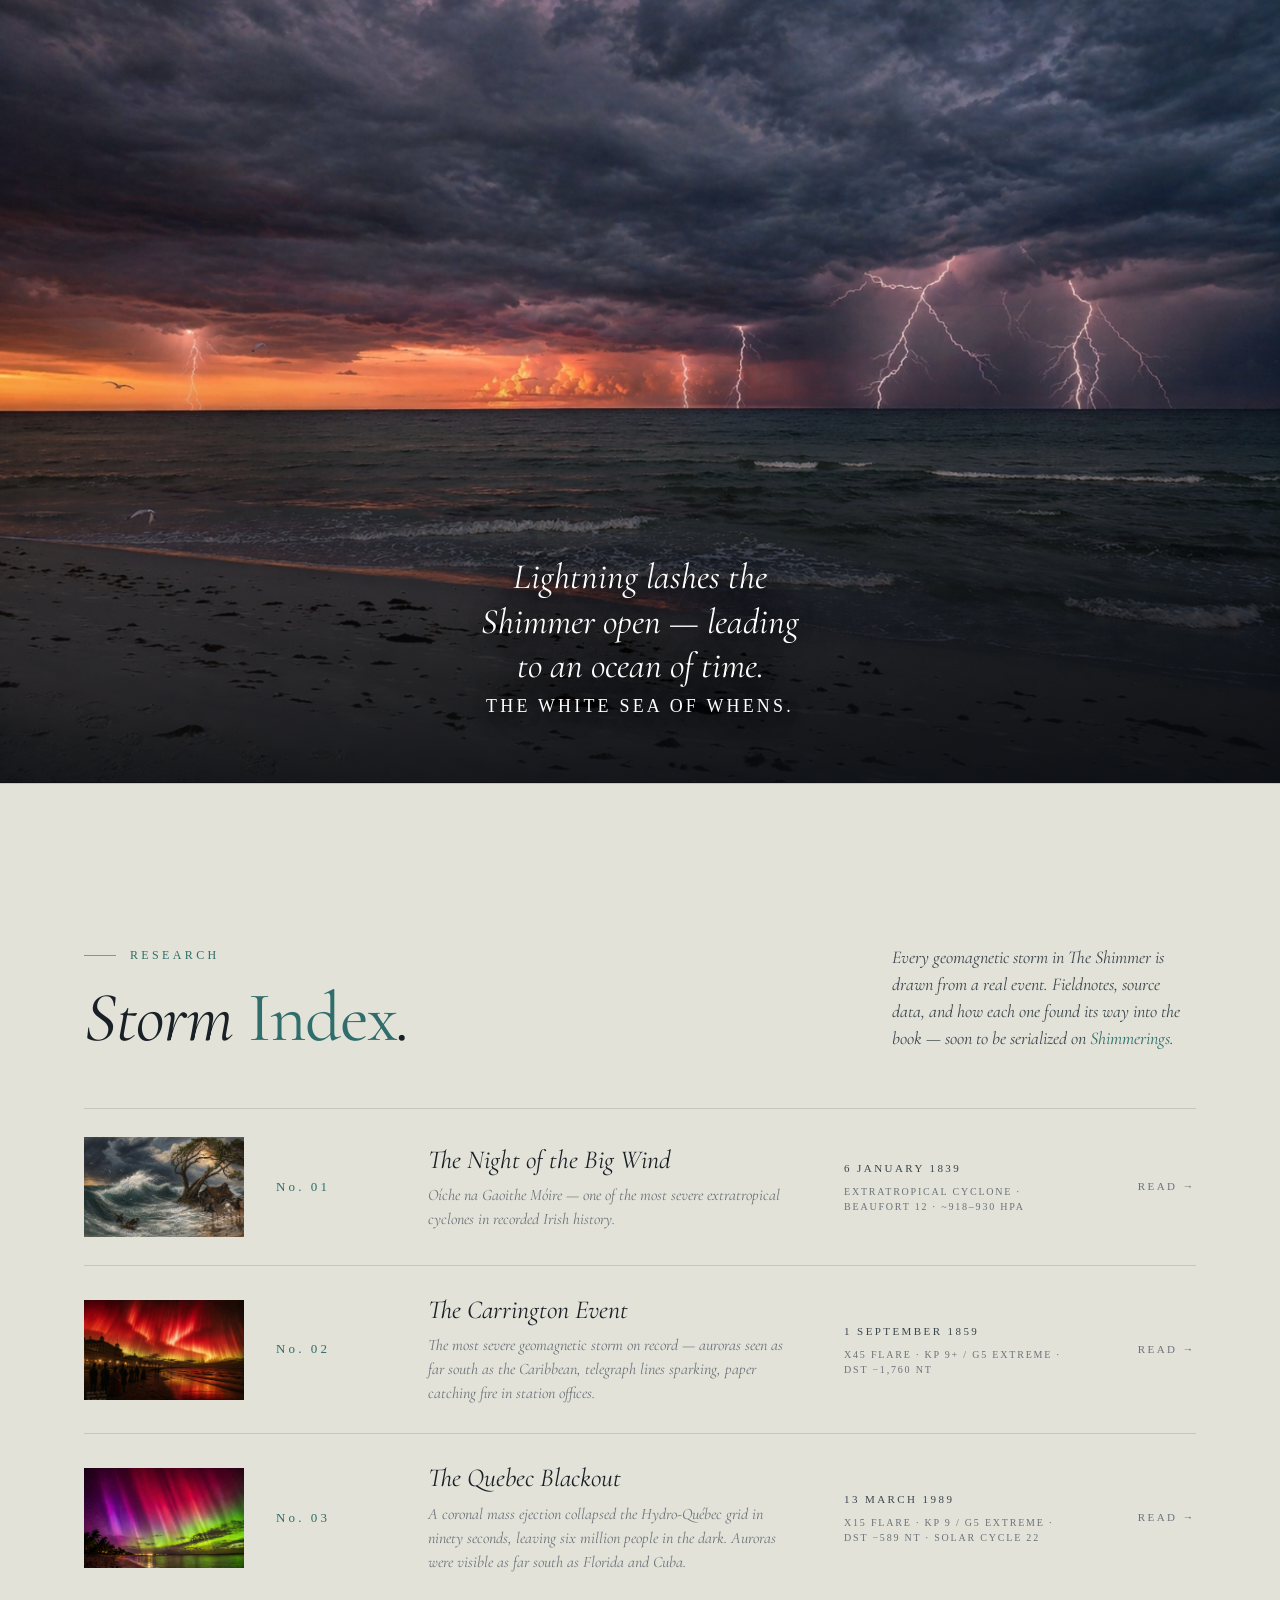
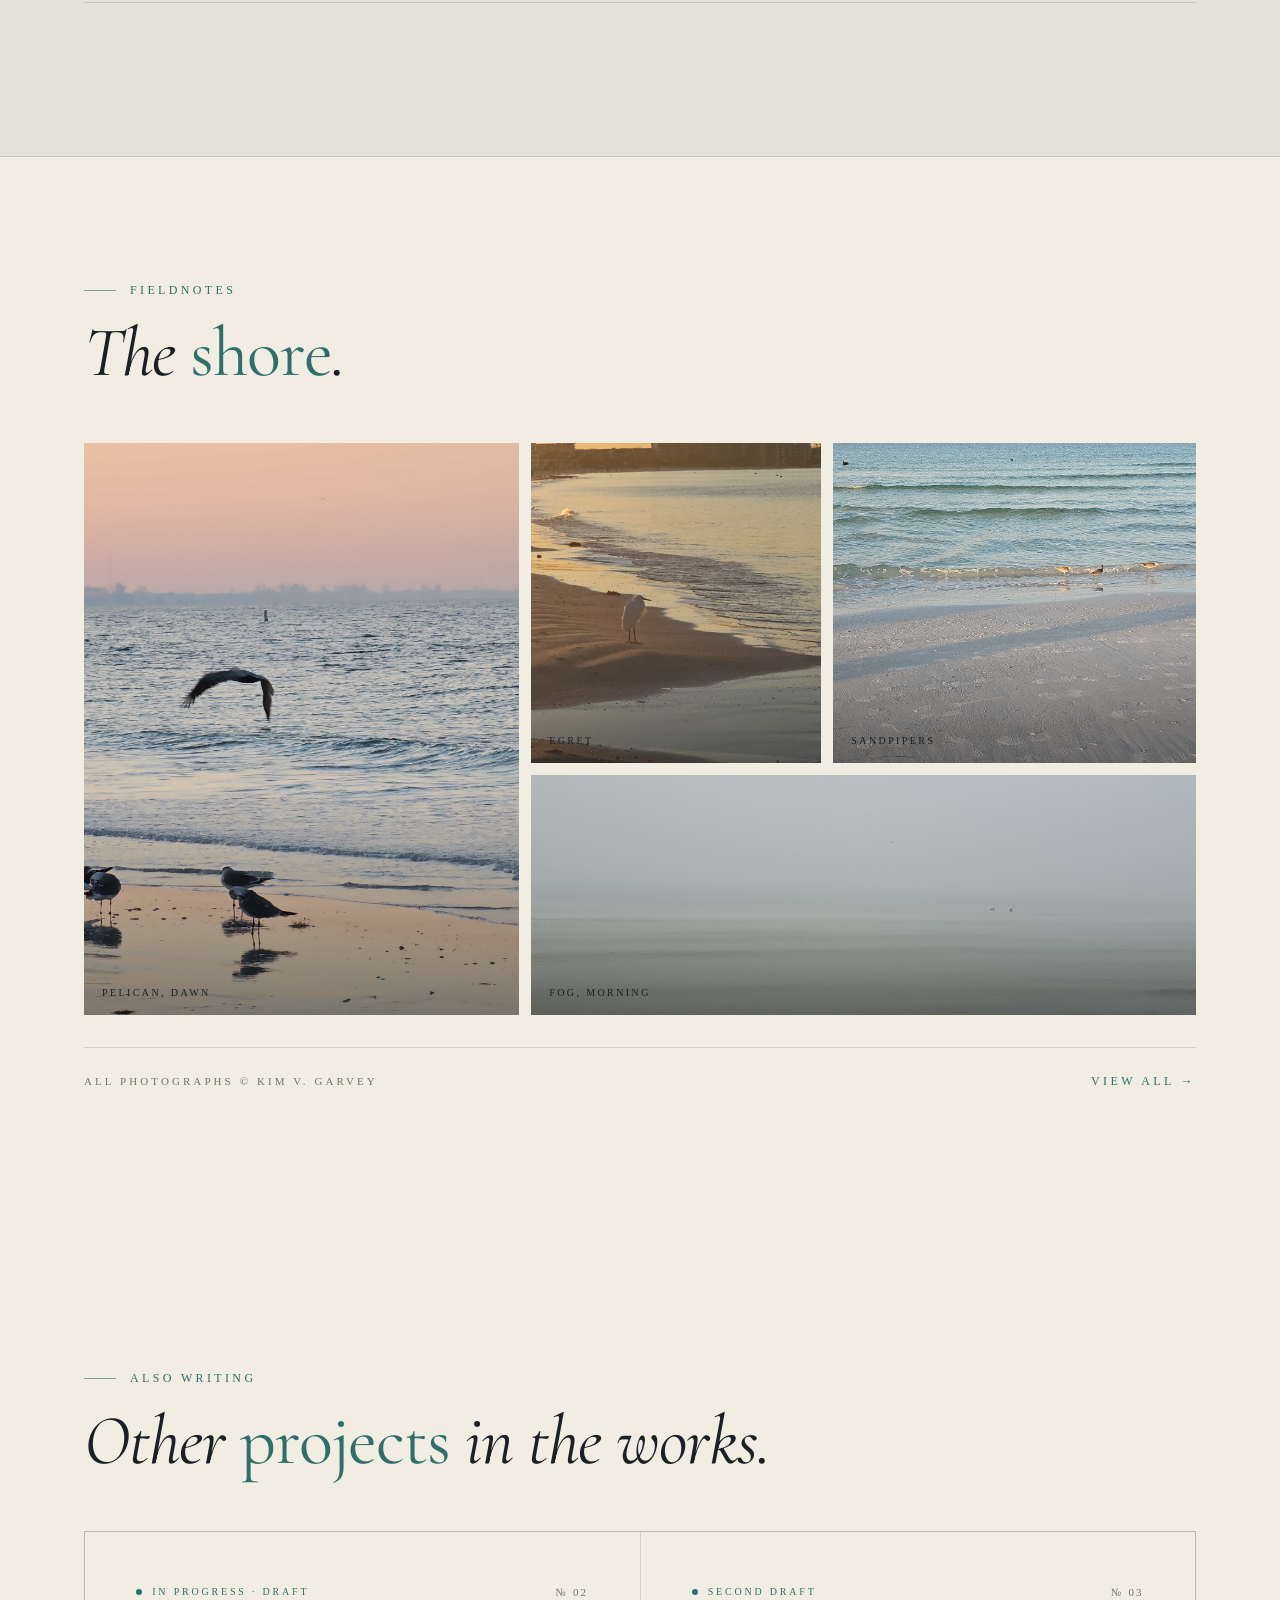
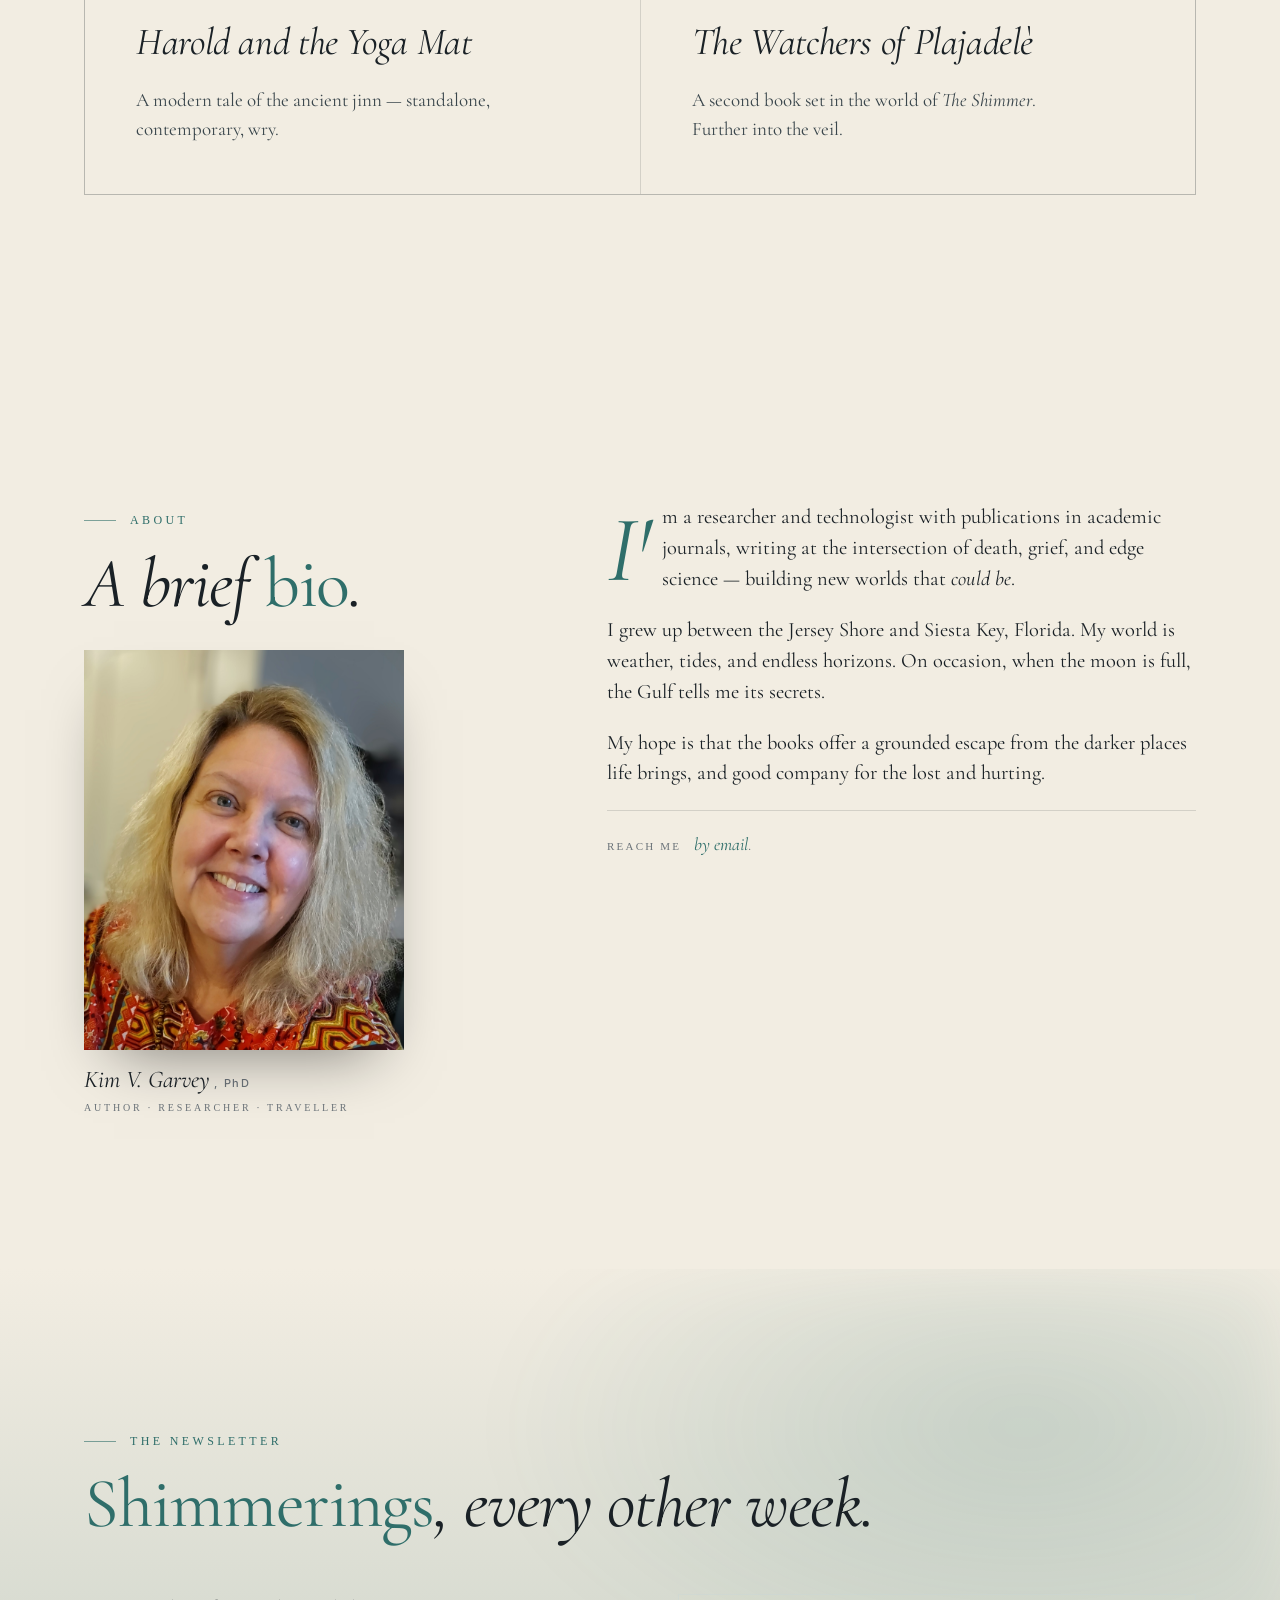
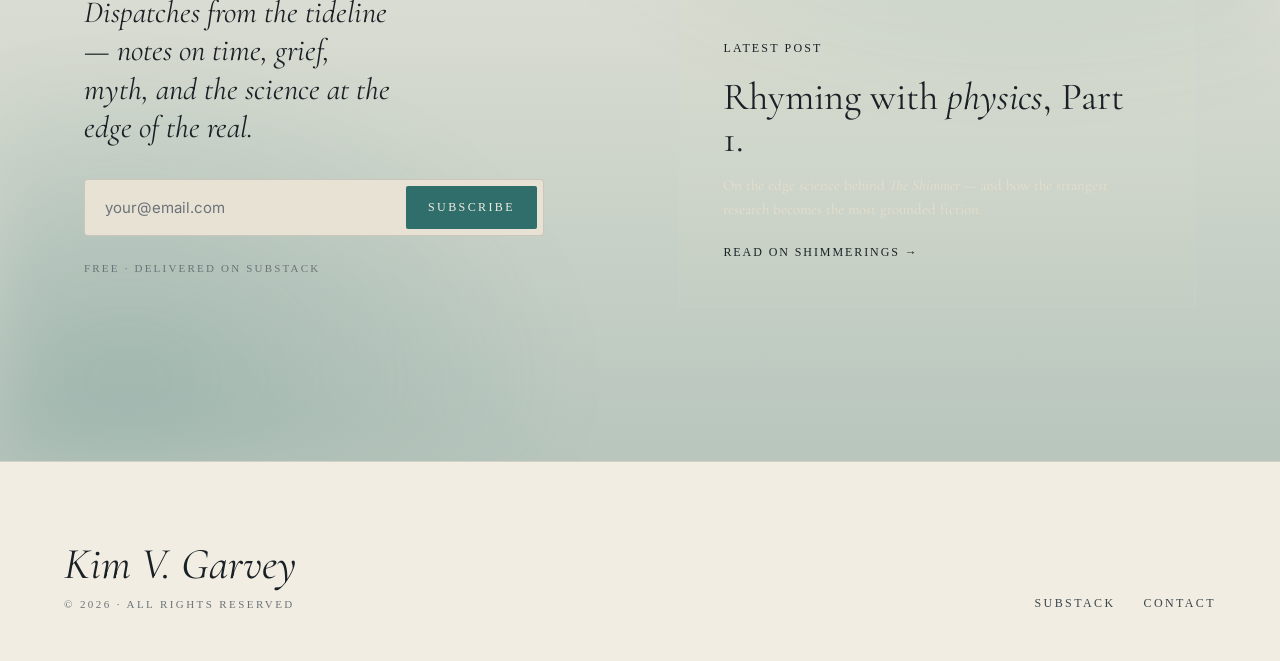
==== commit 87aded86: "Add files via upload" ====
--- a/index.html
+++ b/index.html
@@ -246,7 +246,7 @@
     </div>
     <div class="gallery-foot">
       <p class="gallery-credit">All photographs © Kim V. Garvey</p>
-      <a class="gallery-more" href="The Shore.html">View all →</a>
+      <a class="gallery-more" href="the-shore.html">View all →</a>
     </div>
   </div>
 </section>
--- a/styles.css
+++ b/styles.css
@@ -241,7 +241,7 @@
   position: absolute; inset: 0;
   background-image: url('images/beach-1.png');
   background-size: cover;
-  background-position: center 30%;
+  background-position: center 80%;
   z-index: 0;
   opacity: 0.55;
 }
